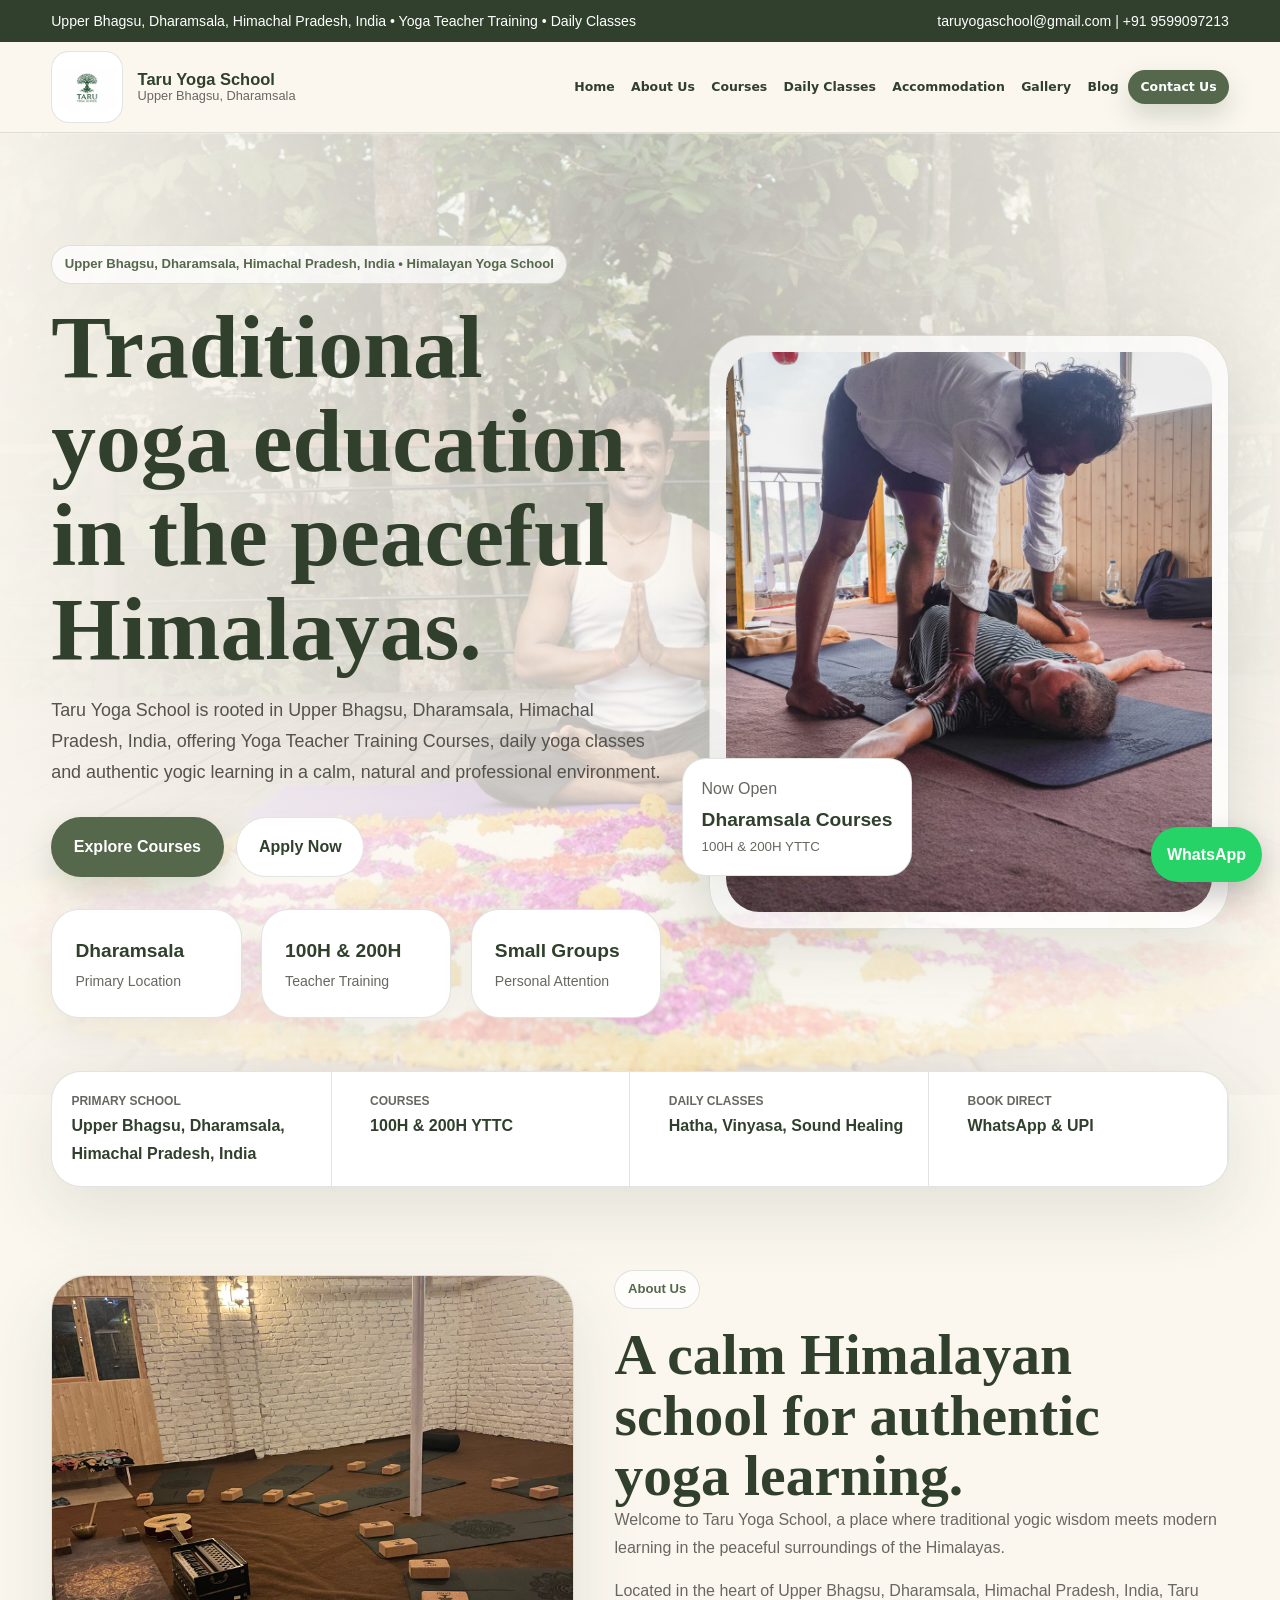
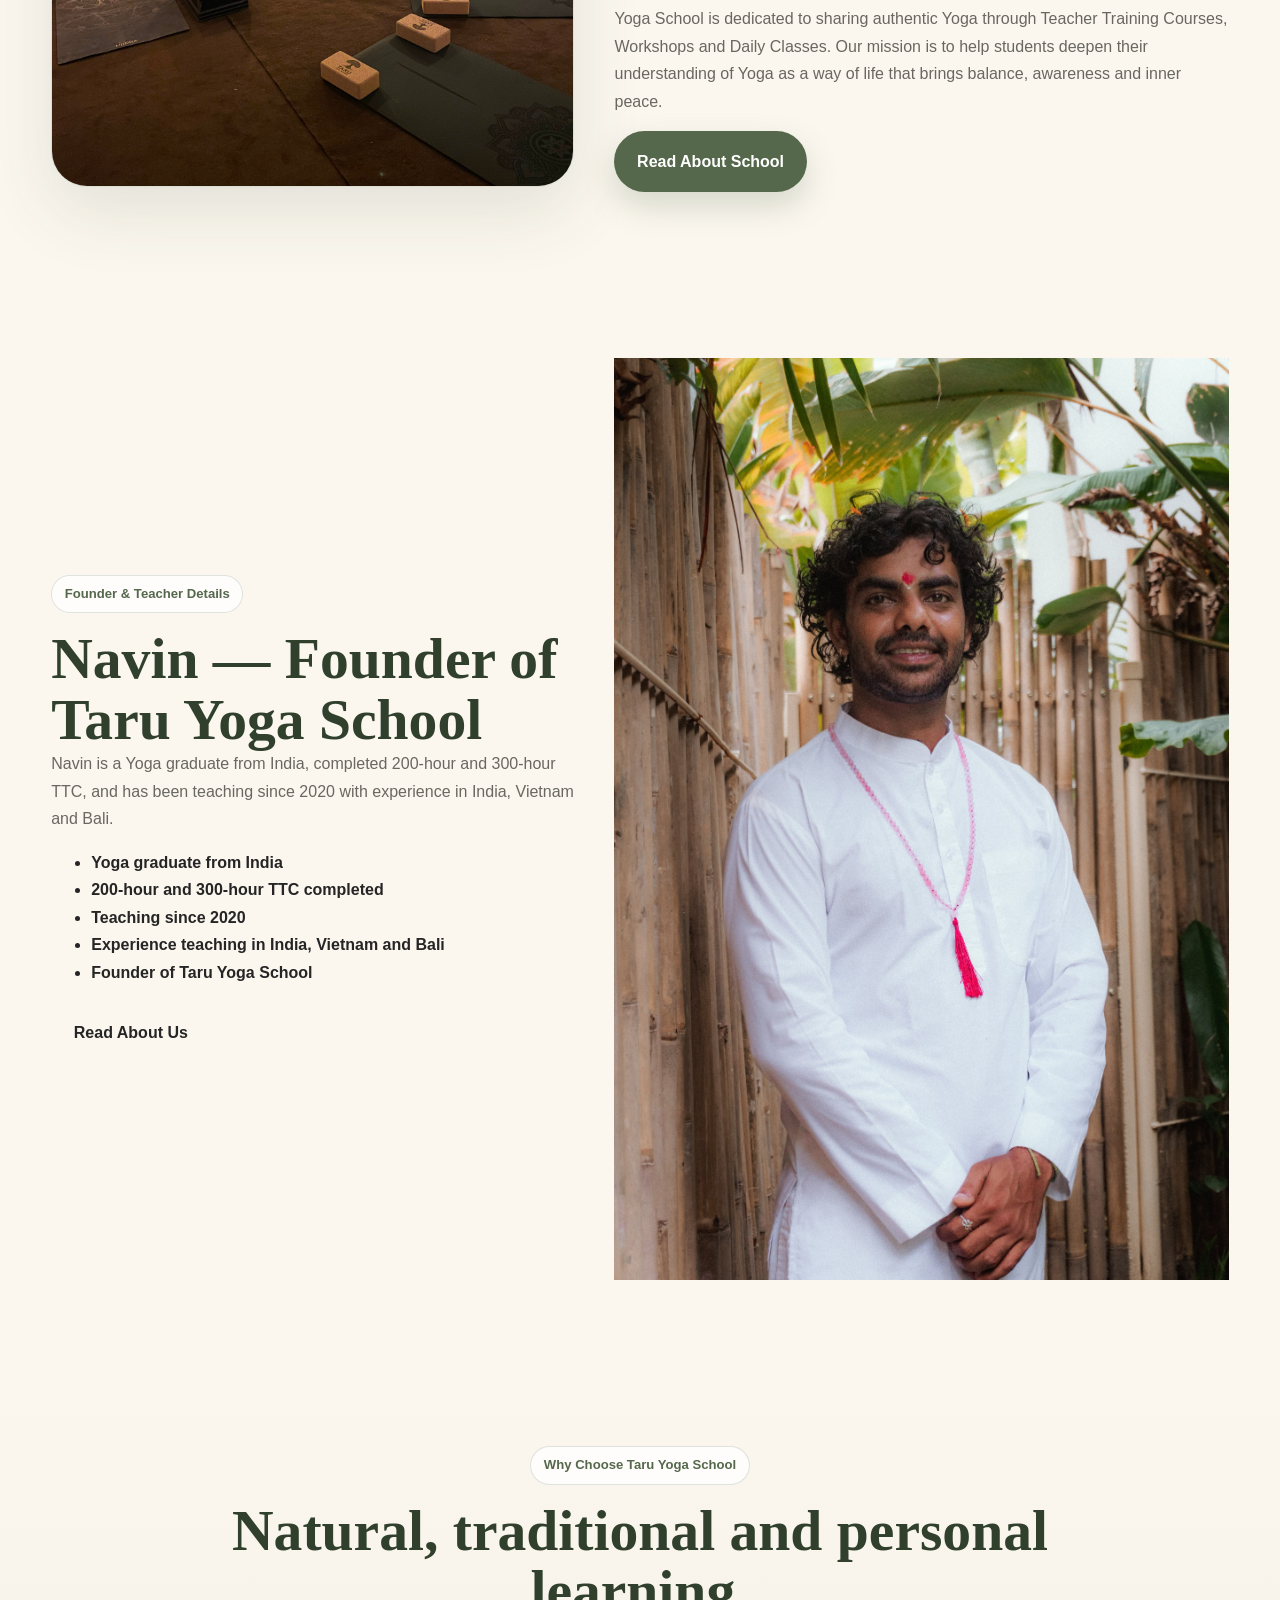
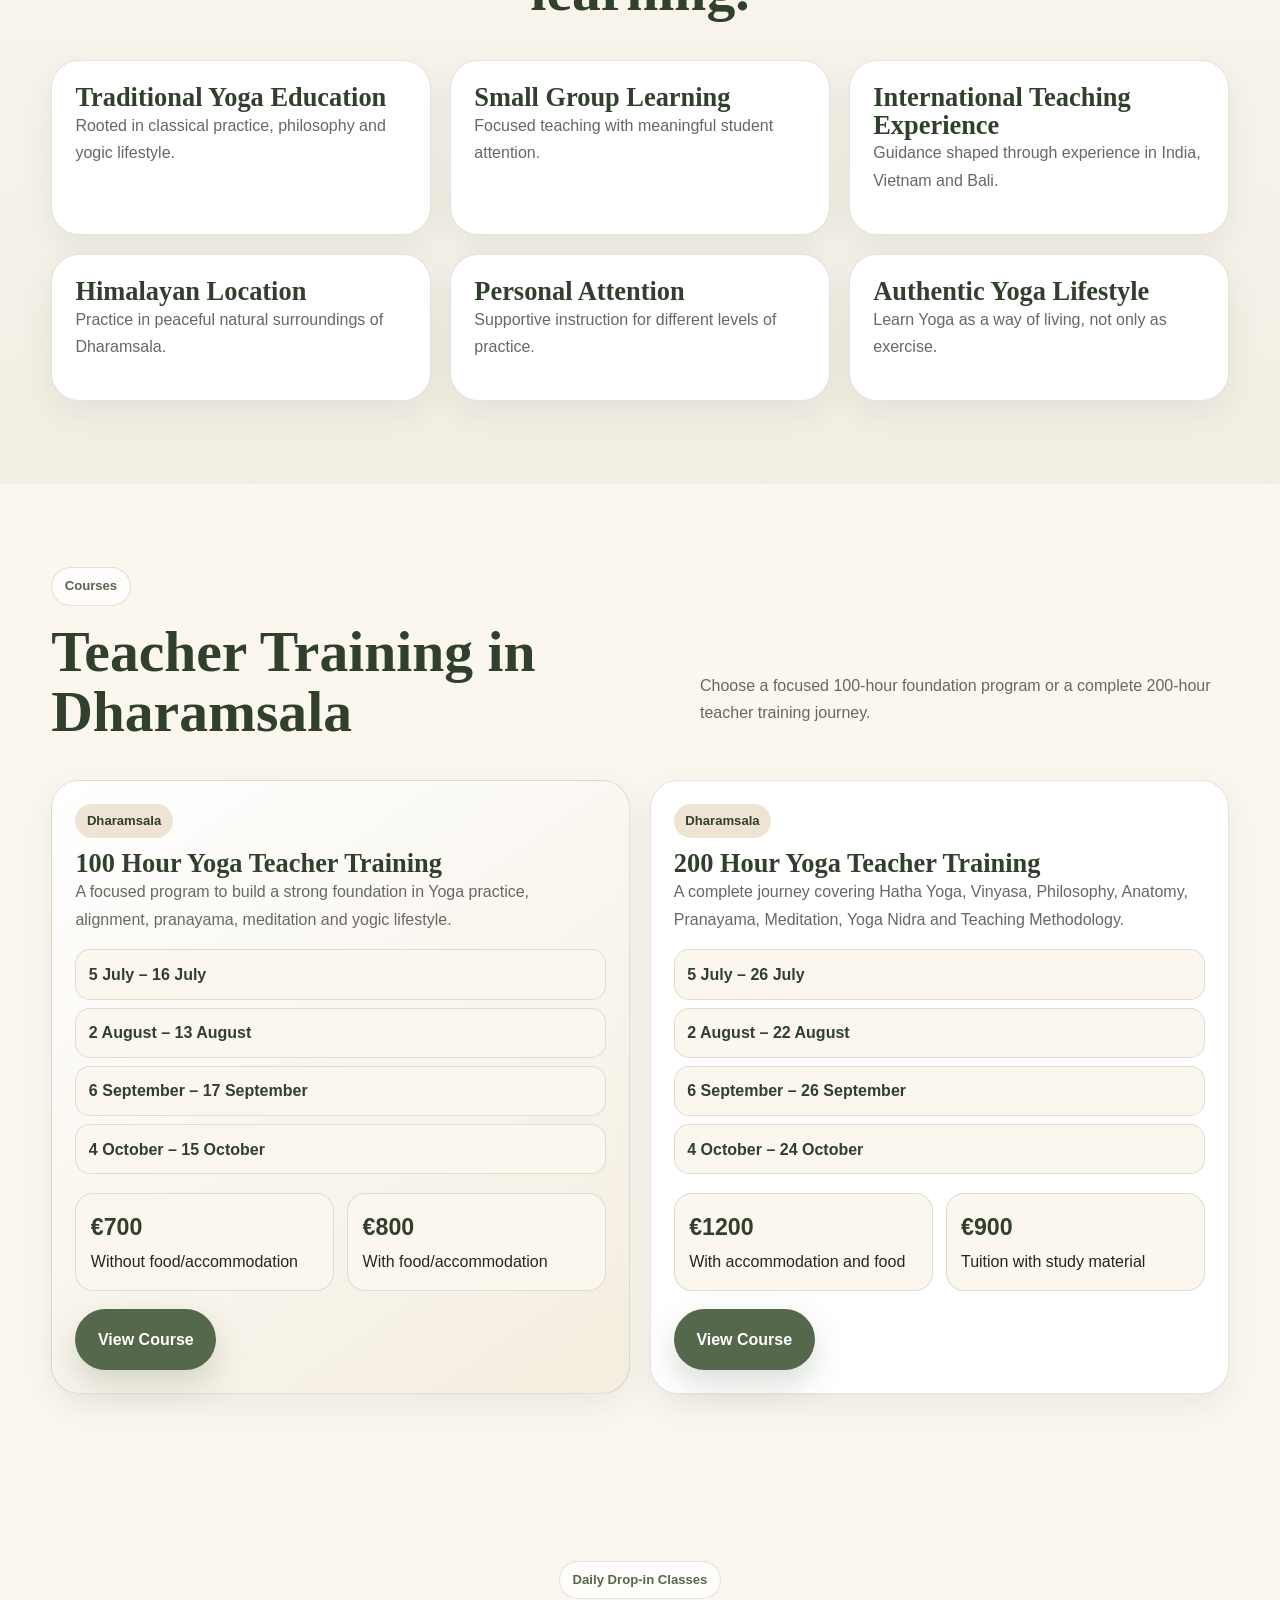
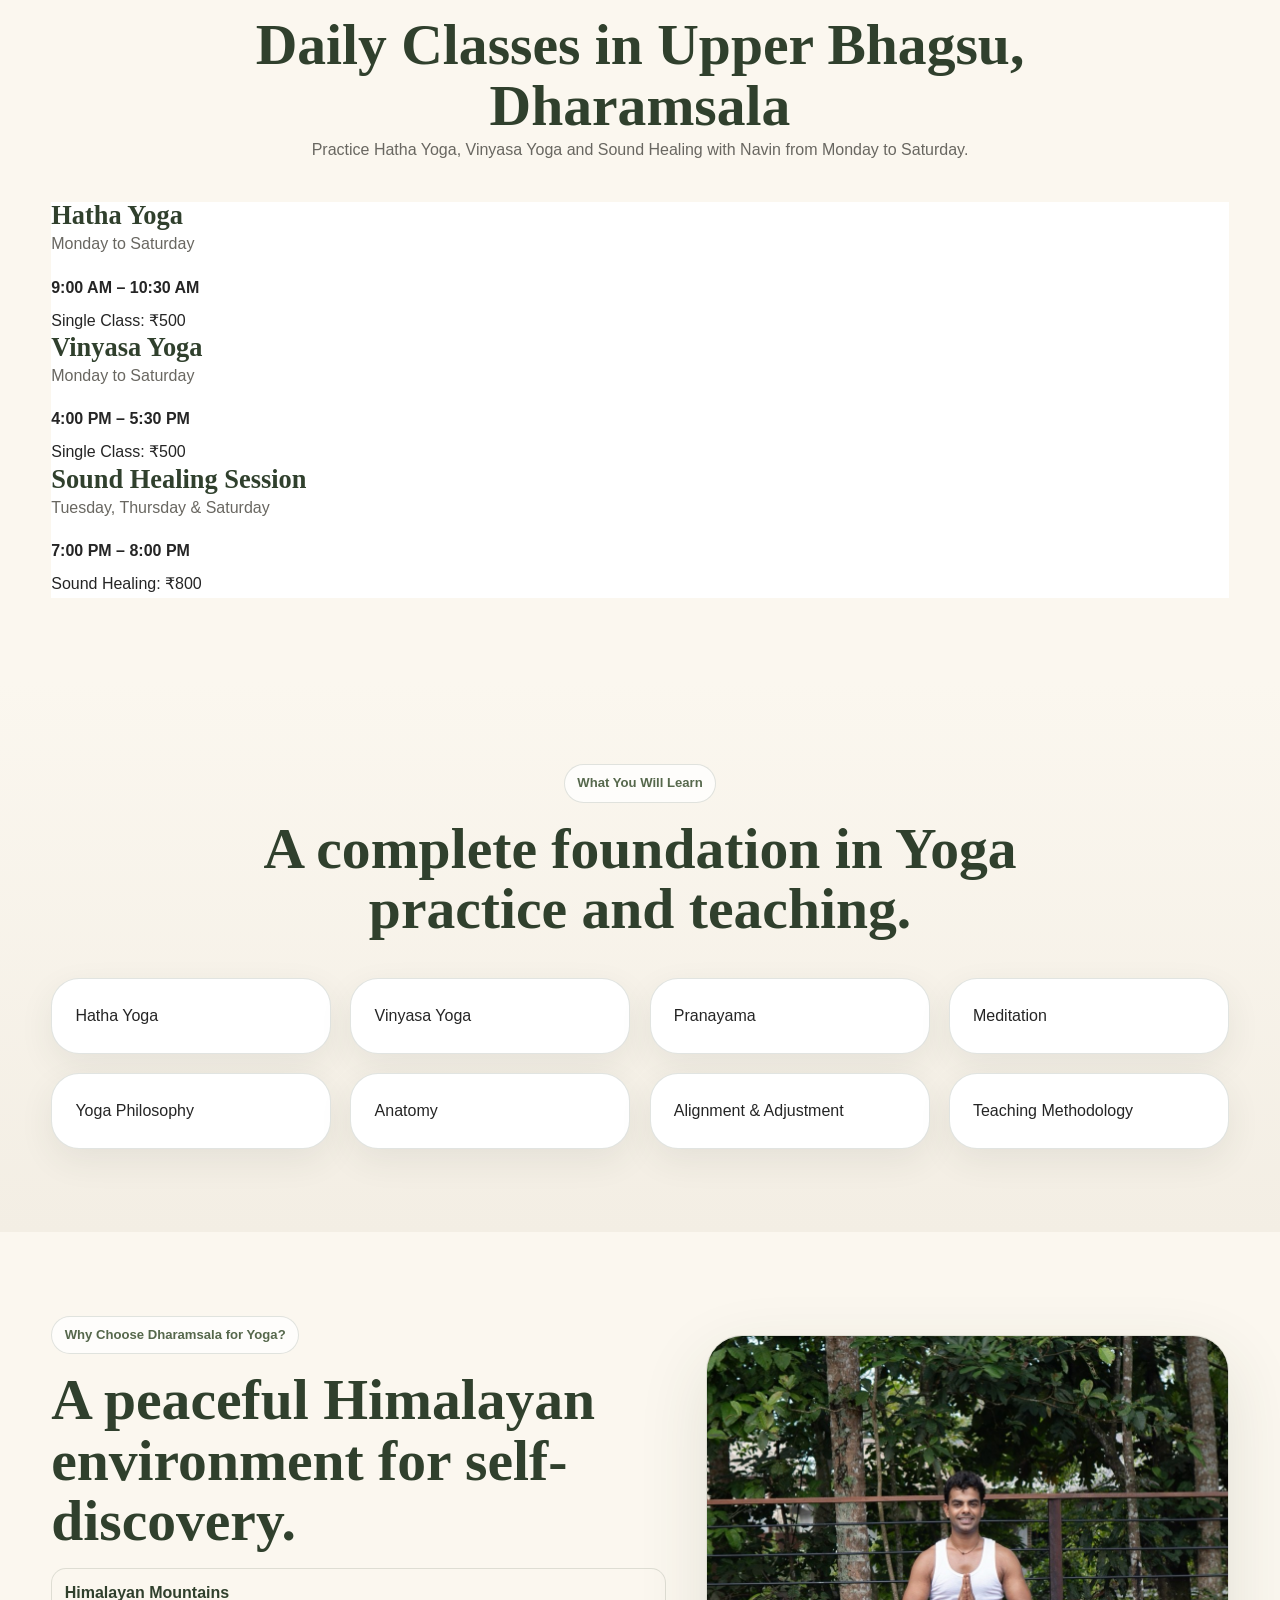
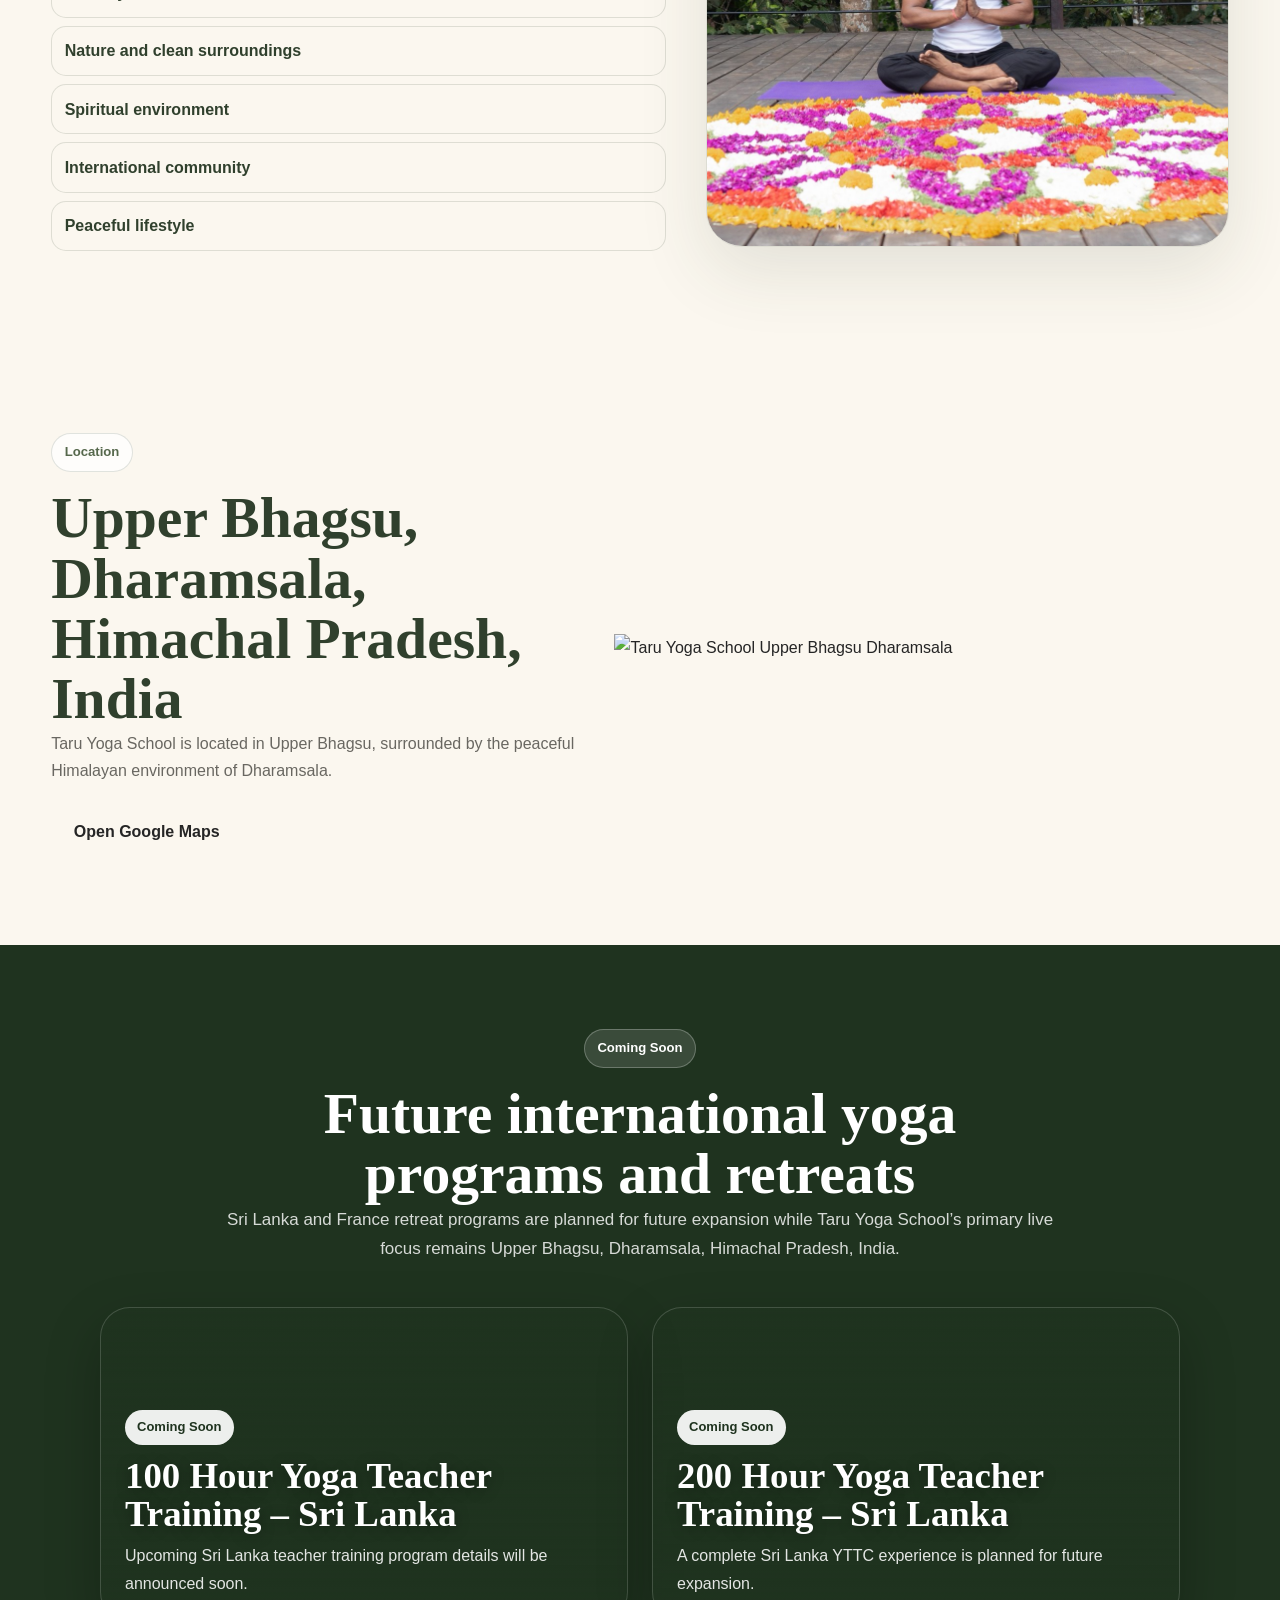
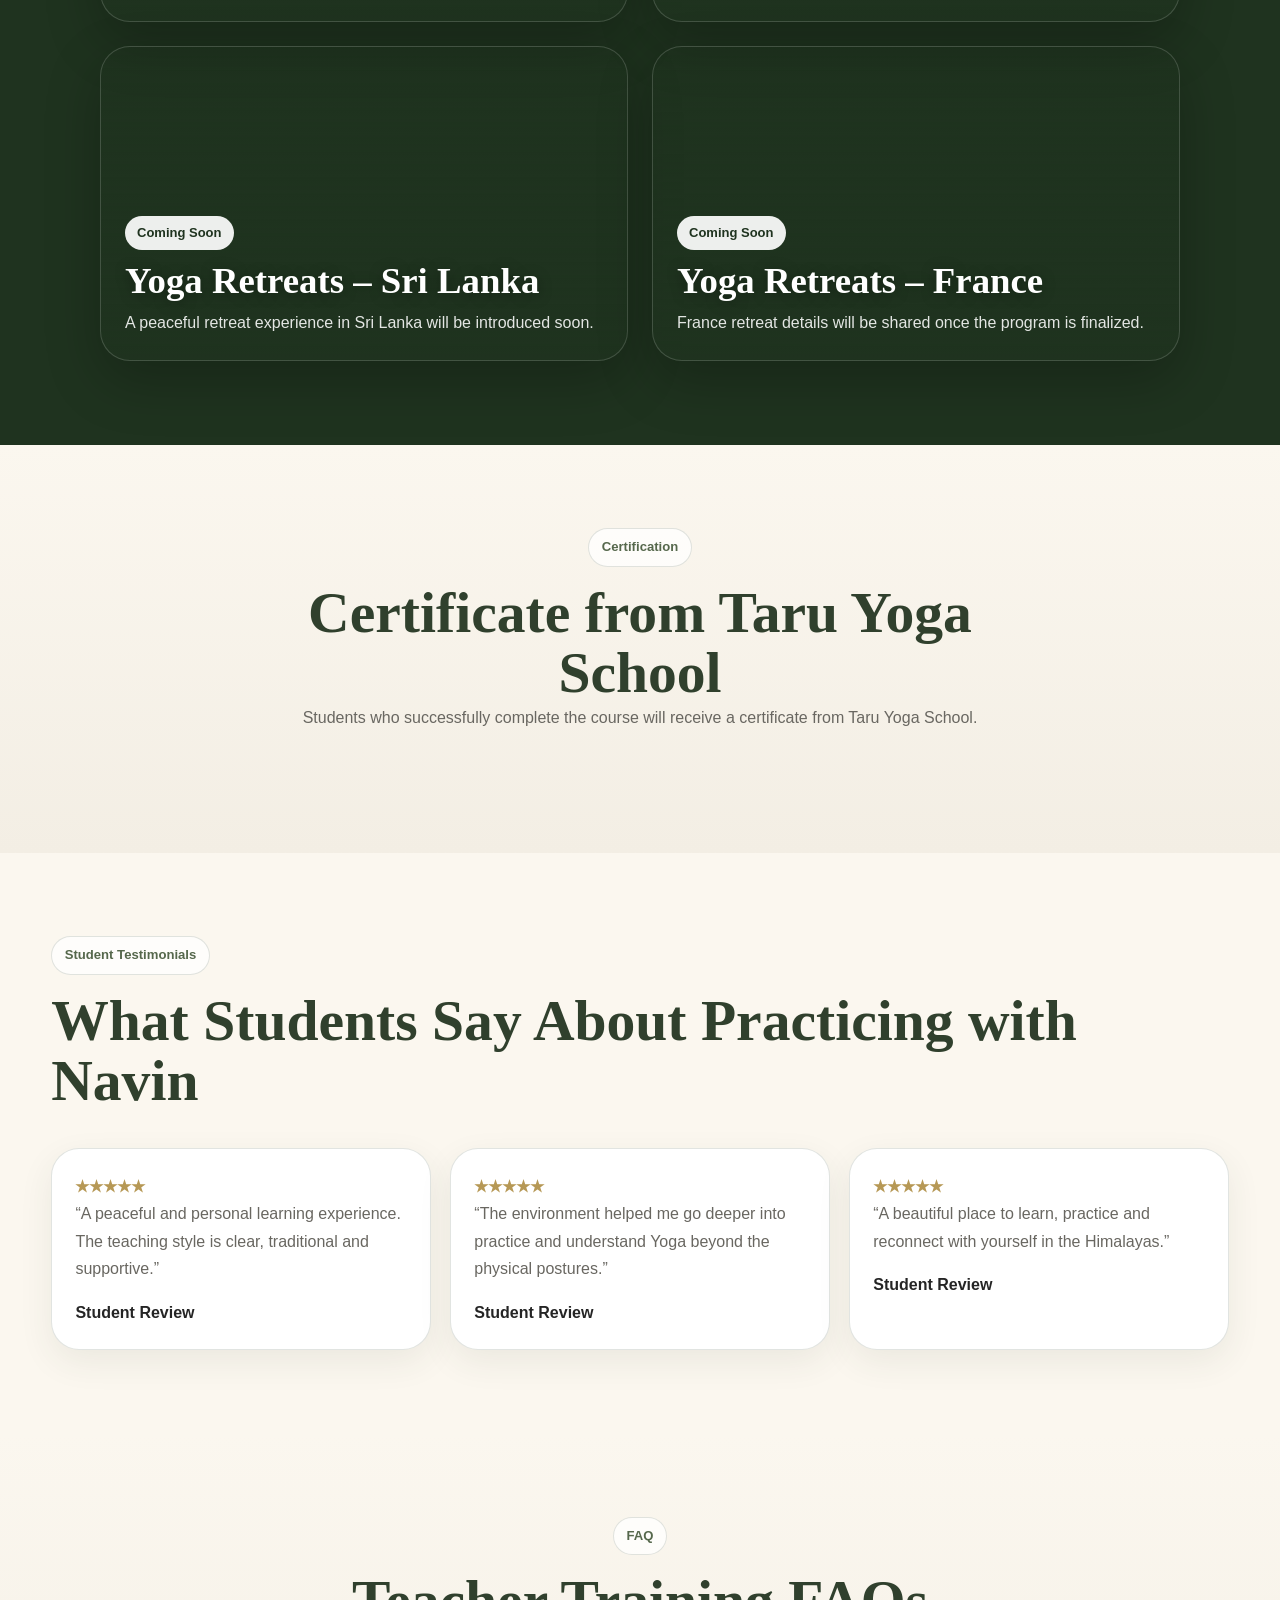
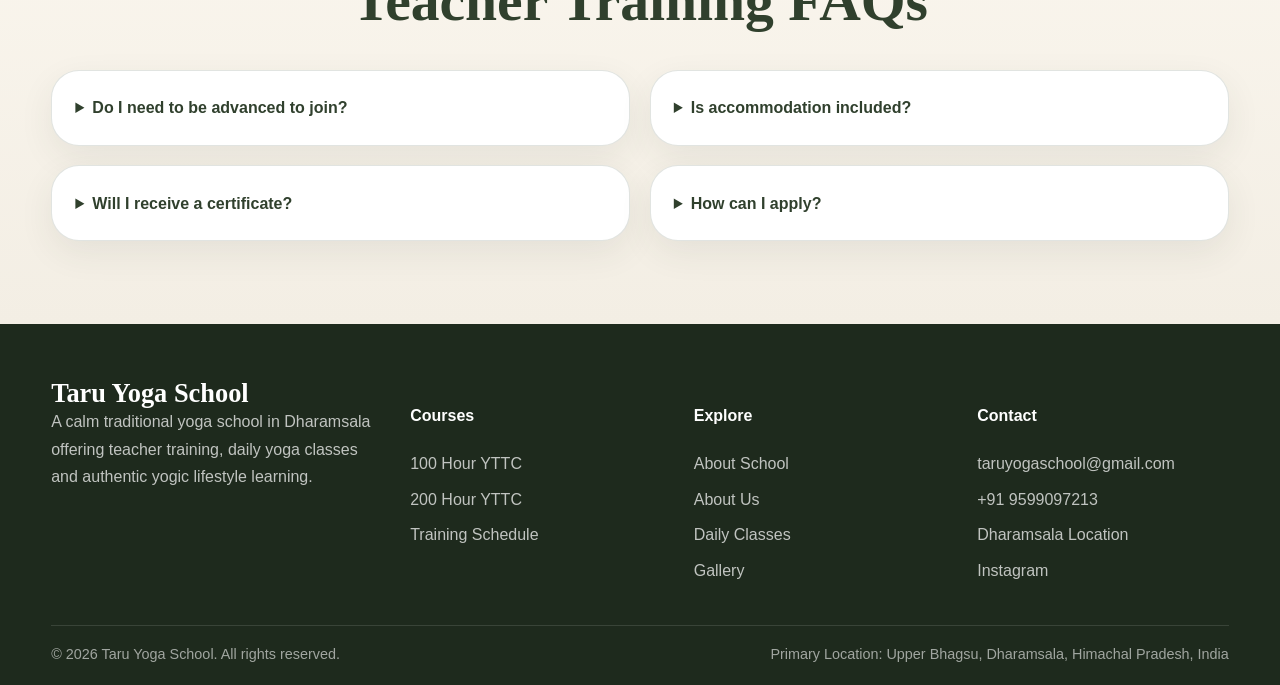
==== index.html @ 89c254bb "first commit" ====
<!DOCTYPE html><html lang='en'><head><meta charset='UTF-8'><meta name='viewport' content='width=device-width,initial-scale=1.0'><title>Taru Yoga School Dharamsala | Yoga Teacher Training</title><meta name='description' content='Taru Yoga School in Upper Bhagsu, Dharamsala, Himachal Pradesh, India offering 100 Hour and 200 Hour Yoga Teacher Training, daily yoga classes and accommodation.'><meta name='keywords' content='Taru Yoga School, Dharamsala Yoga School, Yoga Teacher Training Dharamsala, 100 Hour YTTC Dharamsala, 200 Hour YTTC Dharamsala, Daily Classes Dharamsala'><meta property='og:title' content='Taru Yoga School Dharamsala | Yoga Teacher Training'><meta property='og:description' content='Taru Yoga School in Upper Bhagsu, Dharamsala, Himachal Pradesh, India offering 100 Hour and 200 Hour Yoga Teacher Training, daily yoga classes and accommodation.'><meta property='og:type' content='website'><meta property='og:url' content='https://taruyoga.com'><meta name='theme-color' content='#8a9b7b'><link rel='stylesheet' href="assets/css/style.css?v=final-v2"><meta name="keywords" content="Yoga Teacher Training Dharamsala, Yoga School Dharamsala, 200 Hour Yoga Teacher Training India, Hatha Yoga Dharamsala, Daily Yoga Classes Dharamsala, Upper Bhagsu Yoga School, Taru Yoga School">
</head><body>


<div class="notice">
  <div class="container notice-inner">
    <span>Upper Bhagsu, Dharamsala, Himachal Pradesh, India • Yoga Teacher Training • Daily Classes</span>
    <span><a href="mailto:taruyogaschool@gmail.com">taruyogaschool@gmail.com</a> | <a href="tel:+919599097213">+91 9599097213</a></span>
  </div>
</div>

<header class="header final-header">
  <div class="container nav final-nav">
    <a class="logo final-logo" href="index.html" aria-label="Taru Yoga School Home">
      <img src="assets/images/logo.jpg" alt="Taru Yoga School logo">
      <span><strong>Taru Yoga School</strong><small>Upper Bhagsu, Dharamsala</small></span>
    </a>

    <button class="menu-toggle" id="menuToggle" aria-label="Open menu">☰ Menu</button>

    <nav class="nav-links final-nav-links" id="navLinks" aria-label="Main navigation">
      <a href="index.html">Home</a>
      <a href="about.html">About Us</a>
      <a href="courses.html">Courses</a>
      <a href="classes.html">Daily Classes</a>
      <a href="accommodation.html">Accommodation</a>
      <a href="gallery.html">Gallery</a>
      <a href="blog.html">Blog</a>
      <a class="nav-cta final-book-btn" href="contact.html">Contact Us</a>
    </nav>
  </div>
</header>


<main><section class="hero"><div class="container hero-grid"><div><p class="kicker">Upper Bhagsu, Dharamsala, Himachal Pradesh, India • Himalayan Yoga School</p><h1>Traditional yoga education in the peaceful Himalayas.</h1><p class="hero-text">Taru Yoga School is rooted in Upper Bhagsu, Dharamsala, Himachal Pradesh, India, offering Yoga Teacher Training Courses, daily yoga classes and authentic yogic learning in a calm, natural and professional environment.</p><div class="actions"><a class="btn primary" href="courses.html">Explore Courses</a><a class="btn secondary" href="book.html">Apply Now</a></div><div class="stats"><div><strong>Dharamsala</strong><span>Primary Location</span></div><div><strong>100H & 200H</strong><span>Teacher Training</span></div><div><strong>Small Groups</strong><span>Personal Attention</span></div></div></div><div class="media"><img src="assets/images/WhatsApp Image 2026-06-16 at 16.13.20.jpeg" alt="Taru Yoga School Dharamsala"><div class="badge"><span>Now Open</span><strong>Dharamsala Courses</strong><small>100H & 200H YTTC</small></div></div></div></section><section class="quick"><div class="container quick-grid"><div><span>Primary School</span><strong>Upper Bhagsu, Dharamsala, Himachal Pradesh, India</strong></div><div><span>Courses</span><strong>100H & 200H YTTC</strong></div><div><span>Daily Classes</span><strong>Hatha, Vinyasa, Sound Healing</strong></div><div><span>Book Direct</span><strong>WhatsApp & UPI</strong></div></div></section><section class="section"><div class="container split"><div class="frame"><img src="assets/images/WhatsApp Image 2026-06-16 at 16.13.21.jpeg" alt="Yoga learning"></div><div><p class="kicker">About Us</p><h2>A calm Himalayan school for authentic yoga learning.</h2><p>Welcome to Taru Yoga School, a place where traditional yogic wisdom meets modern learning in the peaceful surroundings of the Himalayas.</p><p>Located in the heart of Upper Bhagsu, Dharamsala, Himachal Pradesh, India, Taru Yoga School is dedicated to sharing authentic Yoga through Teacher Training Courses, Workshops and Daily Classes. Our mission is to help students deepen their understanding of Yoga as a way of life that brings balance, awareness and inner peace.</p><a class="btn primary" href="about.html">Read About School</a></div></div></section>
<section class="section founder-short-section">
  <div class="container split reverse">
    <div>
      <p class="kicker">Founder & Teacher Details</p>
      <h2>Navin — Founder of Taru Yoga School</h2>
      <p>Navin is a Yoga graduate from India, completed 200-hour and 300-hour TTC, and has been teaching since 2020 with experience in India, Vietnam and Bali.</p>
      <ul class="clean-list founder-list">
        <li>Yoga graduate from India</li>
        <li>200-hour and 300-hour TTC completed</li>
        <li>Teaching since 2020</li>
        <li>Experience teaching in India, Vietnam and Bali</li>
        <li>Founder of Taru Yoga School</li>
      </ul>
      <a class="btn btn-primary" href="about.html">Read About Us</a>
    </div>
    <div class="image-frame"><img src="assets/images/WhatsApp Image 2026-06-15 at 13.47.32.jpeg" alt="Navin Founder of Taru Yoga School"></div>
  </div>
</section>
<section class="section soft"><div class="container center"><p class="kicker">Why Choose Taru Yoga School</p><h2>Natural, traditional and personal learning.</h2></div><div class="container grid3"><div class="card"><h3>Traditional Yoga Education</h3><p>Rooted in classical practice, philosophy and yogic lifestyle.</p></div><div class="card"><h3>Small Group Learning</h3><p>Focused teaching with meaningful student attention.</p></div><div class="card"><h3>International Teaching Experience</h3><p>Guidance shaped through experience in India, Vietnam and Bali.</p></div><div class="card"><h3>Himalayan Location</h3><p>Practice in peaceful natural surroundings of Dharamsala.</p></div><div class="card"><h3>Personal Attention</h3><p>Supportive instruction for different levels of practice.</p></div><div class="card"><h3>Authentic Yoga Lifestyle</h3><p>Learn Yoga as a way of living, not only as exercise.</p></div></div></section><section class="section"><div class="container head"><div><p class="kicker">Courses</p><h2>Teacher Training in Dharamsala</h2></div><p>Choose a focused 100-hour foundation program or a complete 200-hour teacher training journey.</p></div><div class="container grid2"><article class="course featured"><span class="loc">Dharamsala</span><h3>100 Hour Yoga Teacher Training</h3><p>A focused program to build a strong foundation in Yoga practice, alignment, pranayama, meditation and yogic lifestyle.</p><ul class="dates"><li>5 July – 16 July</li><li>2 August – 13 August</li><li>6 September – 17 September</li><li>4 October – 15 October</li></ul><div class="price"><div><strong>€700</strong><span>Without food/accommodation</span></div><div><strong>€800</strong><span>With food/accommodation</span></div></div><a class="btn primary" href="courses.html#course-100">View Course</a></article><article class="course"><span class="loc">Dharamsala</span><h3>200 Hour Yoga Teacher Training</h3><p>A complete journey covering Hatha Yoga, Vinyasa, Philosophy, Anatomy, Pranayama, Meditation, Yoga Nidra and Teaching Methodology.</p><ul class="dates"><li>5 July – 26 July</li><li>2 August – 22 August</li><li>6 September – 26 September</li><li>4 October – 24 October</li></ul><div class="price"><div><strong>€1200</strong><span>With accommodation and food</span></div><div><strong>€900</strong><span>Tuition with study material</span></div></div><a class="btn primary" href="courses.html#course-200">View Course</a></article></div></section>
<section class="section section-soft home-daily-classes">
  <div class="container">
    <div class="center">
      <p class="kicker">Daily Drop-in Classes</p>
      <h2>Daily Classes in Upper Bhagsu, Dharamsala</h2>
      <p>Practice Hatha Yoga, Vinyasa Yoga and Sound Healing with Navin from Monday to Saturday.</p>
    </div>
    <div class="grid-3">
      <div class="class-card daily-home-card">
        <h3>Hatha Yoga</h3>
        <p>Monday to Saturday</p>
        <strong>9:00 AM – 10:30 AM</strong>
        <span>Single Class: ₹500</span>
      </div>
      <div class="class-card daily-home-card">
        <h3>Vinyasa Yoga</h3>
        <p>Monday to Saturday</p>
        <strong>4:00 PM – 5:30 PM</strong>
        <span>Single Class: ₹500</span>
      </div>
      <div class="class-card daily-home-card">
        <h3>Sound Healing Session</h3>
        <p>Tuesday, Thursday & Saturday</p>
        <strong>7:00 PM – 8:00 PM</strong>
        <span>Sound Healing: ₹800</span>
      </div>
    </div>
  </div>
</section>
<section class="section soft"><div class="container center"><p class="kicker">What You Will Learn</p><h2>A complete foundation in Yoga practice and teaching.</h2></div><div class="container grid4"><div class="card">Hatha Yoga</div><div class="card">Vinyasa Yoga</div><div class="card">Pranayama</div><div class="card">Meditation</div><div class="card">Yoga Philosophy</div><div class="card">Anatomy</div><div class="card">Alignment & Adjustment</div><div class="card">Teaching Methodology</div></div></section><section class="section"><div class="container split rev"><div><p class="kicker">Why Choose Dharamsala for Yoga?</p><h2>A peaceful Himalayan environment for self-discovery.</h2><ul class="clean"><li>Himalayan Mountains</li><li>Nature and clean surroundings</li><li>Spiritual environment</li><li>International community</li><li>Peaceful lifestyle</li></ul></div><div class="frame"><img src="assets/images/dharamsala1.jpg" alt="Dharamsala yoga"></div></div></section>


<section class="section location-highlight">
  <div class="container split">
    <div>
      <p class="kicker">Location</p>
      <h2>Upper Bhagsu, Dharamsala, Himachal Pradesh, India</h2>
      <p>Taru Yoga School is located in Upper Bhagsu, surrounded by the peaceful Himalayan environment of Dharamsala.</p>
      <a class="btn btn-primary" href="https://maps.app.goo.gl/rHHAJFmL2LprgKFm6" target="_blank" rel="noopener">Open Google Maps</a>
    </div>
    <div class="image-frame"><img src="assets/images/school-space-practice.jpg" alt="Taru Yoga School Upper Bhagsu Dharamsala"></div>
  </div>
</section>
<section class="section coming-soon-section" style="background:#1f331f; color:#ffffff; padding:84px 0;">
  <div class="container">
    <div class="center" style="text-align:center; max-width:860px; margin:0 auto 44px;">
      <p class="kicker" style="background:rgba(255,255,255,0.12); color:#ffffff; border:1px solid rgba(255,255,255,0.25);">Coming Soon</p>
      <h2 style="color:#ffffff;">Future international yoga programs and retreats</h2>
      <p style="color:rgba(255,255,255,0.82); font-size:17px;">
        Sri Lanka and France retreat programs are planned for future expansion while Taru Yoga School’s primary live focus remains Upper Bhagsu, Dharamsala, Himachal Pradesh, India.
      </p>
    </div>
    <div class="coming-picture-grid">
      <div class="coming-picture-card" style="background-image:linear-gradient(180deg,rgba(31,51,31,0.05),rgba(31,51,31,0.78)), url('assets/images/yoga-partner-beach.jpg');">
        <div><span>Coming Soon</span><h3>100 Hour Yoga Teacher Training – Sri Lanka</h3><p>Upcoming Sri Lanka teacher training program details will be announced soon.</p></div>
      </div>
      <div class="coming-picture-card" style="background-image:linear-gradient(180deg,rgba(31,51,31,0.05),rgba(31,51,31,0.78)), url('assets/images/yoga-partner-beach.jpg');">
        <div><span>Coming Soon</span><h3>200 Hour Yoga Teacher Training – Sri Lanka</h3><p>A complete Sri Lanka YTTC experience is planned for future expansion.</p></div>
      </div>
      <div class="coming-picture-card" style="background-image:linear-gradient(180deg,rgba(31,51,31,0.05),rgba(31,51,31,0.78)), url('assets/images/handstand-beach.jpg');">
        <div><span>Coming Soon</span><h3>Yoga Retreats – Sri Lanka</h3><p>A peaceful retreat experience in Sri Lanka will be introduced soon.</p></div>
      </div>
      <div class="coming-picture-card" style="background-image:linear-gradient(180deg,rgba(31,51,31,0.05),rgba(31,51,31,0.78)), url('assets/images/hatha-yoga-practice.jpg');">
        <div><span>Coming Soon</span><h3>Yoga Retreats – France</h3><p>France retreat details will be shared once the program is finalized.</p></div>
      </div>
    </div>
  </div>
</section>

<section class="section soft"><div class="container center"><p class="kicker">Certification</p><h2>Certificate from Taru Yoga School</h2><p>Students who successfully complete the course will receive a certificate from Taru Yoga School.</p></div></section><section class="section"><div class="container head"><div><p class="kicker">Student Testimonials</p><h2>What Students Say About Practicing with Navin</h2></div></div><div class="container grid3"><div class="review"><div class="stars">★★★★★</div><p>“A peaceful and personal learning experience. The teaching style is clear, traditional and supportive.”</p><strong>Student Review</strong></div><div class="review"><div class="stars">★★★★★</div><p>“The environment helped me go deeper into practice and understand Yoga beyond the physical postures.”</p><strong>Student Review</strong></div><div class="review"><div class="stars">★★★★★</div><p>“A beautiful place to learn, practice and reconnect with yourself in the Himalayas.”</p><strong>Student Review</strong></div></div></section><section class="section soft"><div class="container center"><p class="kicker">FAQ</p><h2>Teacher Training FAQs</h2></div><div class="container grid2"><details class="faq"><summary>Do I need to be advanced to join?</summary><p>No. Students with sincere interest and regular practice can join.</p></details><details class="faq"><summary>Is accommodation included?</summary><p>Both without-accommodation and with-accommodation options are available depending on course.</p></details><details class="faq"><summary>Will I receive a certificate?</summary><p>Yes. Students who successfully complete the course will receive a certificate from Taru Yoga School.</p></details><details class="faq"><summary>How can I apply?</summary><p>You can apply through the Apply Now form or WhatsApp.</p></details></div></section></main><a class="whatsapp" href="https://wa.me/919599097213" target="_blank">WhatsApp</a><footer class="footer"><div class="container footer-grid"><div><h3>Taru Yoga School</h3><p>A calm traditional yoga school in Dharamsala offering teacher training, daily yoga classes and authentic yogic lifestyle learning.</p></div><div><h4>Courses</h4><a href="courses.html#course-100">100 Hour YTTC</a><a href="courses.html#course-200">200 Hour YTTC</a><a href="courses.html#schedule">Training Schedule</a></div><div><h4>Explore</h4><a href="about.html">About School</a><a href="navin.html">About Us</a><a href="classes.html">Daily Classes</a><a href="gallery.html">Gallery</a></div><div><h4>Contact</h4><a href="mailto:taruyogaschool@gmail.com">taruyogaschool@gmail.com</a><a href="tel:+919599097213">+91 9599097213</a><a href="https://maps.app.goo.gl/rHHAJFmL2LprgKFm6" target="_blank">Dharamsala Location</a><a href="https://www.instagram.com/" target="_blank">Instagram</a></div></div><div class="container" style="margin-top:1.4rem; font-size:.86rem; color:rgba(255,255,255,.68);">
</div>
  <div class="container footer-bottom"><span>© 2026 Taru Yoga School. All rights reserved.</span><span>Primary Location: Upper Bhagsu, Dharamsala, Himachal Pradesh, India</span></div></footer><script src="assets/js/script.js"></script></body></html>
---- assets/css/style.css ----
:root{--bg:#fbf7ef;--soft:#f3eee4;--card:#fff;--sage:#8a9b7b;--sage2:#56684c;--deep:#30402d;--sand:#efe4d4;--txt:#252525;--mut:#696761;--line:rgba(48,64,45,.14);--shadow:0 24px 70px rgba(48,64,45,.12);--r:28px}
*{box-sizing:border-box}html{scroll-behavior:smooth}body{margin:0;font-family:Poppins,sans-serif;background:var(--bg);color:var(--txt);line-height:1.72}img{max-width:100%;display:block}a{text-decoration:none;color:inherit}h1,h2,h3{font-family:'Cormorant Garamond',serif;color:var(--deep);line-height:1.05;margin:0}h1{font-size:clamp(3rem,7vw,6.6rem)}h2{font-size:clamp(2.1rem,4.5vw,4rem)}h3{font-size:1.65rem}p{margin:0 0 1rem;color:var(--mut)}.container{width:min(1210px,92%);margin:auto}.notice{background:var(--deep);color:#fff;font-size:.88rem}.notice a{color:#fff}.notice .container{display:flex;justify-content:space-between;gap:1rem;flex-wrap:wrap;padding:.55rem 0}.header{position:sticky;top:0;z-index:50;background:rgba(251,247,239,.92);backdrop-filter:blur(18px);border-bottom:1px solid var(--line)}.nav{display:flex;align-items:center;justify-content:space-between;gap:1rem;padding:.9rem 0}.logo{display:flex;align-items:center;gap:.85rem}.logo img{width:64px;height:64px;object-fit:contain;background:#fff;border:1px solid var(--line);border-radius:16px;padding:5px}.logo strong{display:block;color:var(--deep);font-weight:800}.logo small{display:block;color:var(--mut);font-size:.75rem}.links{display:flex;gap:.18rem;align-items:center;font-size:.88rem}.links a,.drop button{border:0;background:transparent;padding:.7rem .58rem;border-radius:999px;font-weight:700;color:var(--deep);cursor:pointer}.links a:hover,.drop:hover button{background:#fff}.drop{position:relative}.submenu{display:none;position:absolute;top:110%;left:0;min-width:270px;background:#fff;border:1px solid var(--line);box-shadow:var(--shadow);border-radius:18px;padding:.55rem}.submenu a{display:block;border-radius:12px;padding:.7rem}.drop:hover .submenu{display:block}.cta{background:var(--sage2)!important;color:#fff!important}.toggle{display:none;border:1px solid var(--line);background:#fff;border-radius:14px;padding:.7rem .9rem;font-weight:800}.btn{display:inline-flex;align-items:center;justify-content:center;border-radius:999px;padding:.98rem 1.35rem;font-weight:800;border:1px solid transparent}.primary{background:var(--sage2);color:#fff;box-shadow:0 14px 32px rgba(86,104,76,.22)}.secondary{background:#fff;color:var(--deep);border-color:var(--line)}.actions{display:flex;gap:.8rem;flex-wrap:wrap}.hero{padding:7rem 0 4.8rem;background:linear-gradient(90deg,rgba(251,247,239,.98),rgba(251,247,239,.72),rgba(251,247,239,.96)),url('../images/dharamsala1.jpg') center/cover}.hero-grid{display:grid;grid-template-columns:1.08fr .92fr;gap:3rem;align-items:center}.kicker{display:inline-flex;background:rgba(255,255,255,.75);border:1px solid var(--line);color:var(--sage2);padding:.44rem .78rem;border-radius:999px;font-size:.82rem;font-weight:800;margin-bottom:1rem}.hero-text{font-size:1.12rem;max-width:720px;color:#55524c;margin:1.2rem 0 1.8rem}.media{position:relative;background:rgba(255,255,255,.74);border:1px solid var(--line);border-radius:42px;padding:1rem;box-shadow:var(--shadow)}.media img{height:560px;width:100%;object-fit:cover;border-radius:34px}.badge{position:absolute;left:-28px;bottom:52px;background:#fff;border:1px solid var(--line);border-radius:24px;padding:1rem 1.15rem;box-shadow:var(--shadow)}.badge span,.badge small{display:block;color:var(--mut)}.badge strong{display:block;color:var(--deep);font-size:1.2rem}.stats,.quick-grid,.grid3,.grid4,.grid2{display:grid;gap:1.2rem}.stats{grid-template-columns:repeat(3,1fr);margin-top:2rem}.stats div,.card,.course,.class,.review,.faq{background:#fff;border:1px solid var(--line);border-radius:var(--r);padding:1.45rem;box-shadow:0 12px 34px rgba(48,64,45,.08)}.stats strong{display:block;color:var(--deep);font-size:1.2rem}.stats span{font-size:.88rem;color:var(--mut)}.quick{margin-top:-1.5rem;position:relative;z-index:2}.quick-grid{grid-template-columns:repeat(4,1fr);background:#fff;border:1px solid var(--line);border-radius:30px;overflow:hidden;box-shadow:var(--shadow)}.quick-grid div{padding:1.2rem;border-right:1px solid var(--line)}.quick-grid span{display:block;text-transform:uppercase;font-size:.75rem;font-weight:800;color:var(--mut)}.quick-grid strong{color:var(--deep)}.section{padding:5.2rem 0}.soft{background:linear-gradient(180deg,var(--bg),var(--soft))}.dark{background:linear-gradient(135deg,var(--deep),#1e2a1d);color:#fff}.dark h1,.dark h2,.dark h3{color:#fff}.dark p{color:rgba(255,255,255,.78)}.dark .kicker{background:rgba(255,255,255,.12);color:#eee;border-color:rgba(255,255,255,.18)}.head{display:flex;justify-content:space-between;gap:2rem;align-items:end;margin-bottom:2.3rem}.head p{max-width:620px}.center{max-width:840px;text-align:center;margin:0 auto 2.4rem}.split{display:grid;grid-template-columns:.92fr 1.08fr;gap:2.5rem;align-items:center}.rev{grid-template-columns:1.08fr .92fr}.frame{border-radius:36px;overflow:hidden;border:1px solid var(--line);box-shadow:var(--shadow)}.frame img{width:100%;height:510px;object-fit:cover}.pills{display:flex;flex-wrap:wrap;gap:.65rem;margin-top:1.2rem}.pills span{background:var(--sand);color:var(--deep);border-radius:999px;padding:.52rem .78rem;font-size:.88rem;font-weight:700}.grid2{grid-template-columns:repeat(2,1fr)}.grid3{grid-template-columns:repeat(3,1fr)}.grid4{grid-template-columns:repeat(4,1fr)}.course.featured{background:linear-gradient(145deg,#fff,#f4eddf)}.loc{display:inline-flex;background:var(--sand);color:var(--deep);font-weight:800;border-radius:999px;padding:.35rem .72rem;font-size:.82rem;margin-bottom:.8rem}.dates,.clean{list-style:none;padding:0;margin:1rem 0}.dates li,.clean li{background:var(--bg);border:1px solid var(--line);border-radius:15px;padding:.65rem .78rem;margin-bottom:.5rem;color:var(--deep);font-weight:650}.price{display:grid;grid-template-columns:1fr 1fr;gap:.8rem;margin:1.15rem 0}.price div{background:var(--bg);border:1px solid var(--line);border-radius:18px;padding:.9rem}.price strong{display:block;color:var(--deep);font-size:1.45rem}.timeline{max-width:880px;margin:auto;display:grid;gap:.75rem}.timeline div{display:grid;grid-template-columns:190px 1fr;gap:1rem;background:#fff;border:1px solid var(--line);border-radius:18px;padding:1rem}.timeline time{color:var(--deep);font-weight:800}.gallery-block{margin-bottom:2.3rem}.gallery{display:grid;grid-template-columns:1.2fr .8fr .8fr;gap:1rem}.gallery img{width:100%;height:270px;object-fit:cover;border-radius:24px;box-shadow:0 12px 34px rgba(48,64,45,.08)}.gallery img:first-child{height:558px;grid-row:span 2}.booking{display:grid;grid-template-columns:.9fr 1.1fr;gap:2rem;align-items:start}.form,.upi{background:#fff;border:1px solid var(--line);border-radius:34px;padding:1.5rem;box-shadow:var(--shadow)}.form label{display:block;font-weight:700;color:var(--deep);margin-bottom:.35rem}.form input,.form select,.form textarea{width:100%;padding:1rem;border:1px solid var(--line);border-radius:16px;background:var(--bg);margin-bottom:1rem}.form textarea{min-height:130px}.upi{margin-top:1.4rem}.upi strong{display:block;font-size:1.55rem;color:var(--deep);word-break:break-word;margin:.35rem 0}.stars{color:#b69855;font-weight:800}.faq summary{font-weight:800;color:var(--deep);cursor:pointer}.footer{background:#1e2a1d;color:#fff;padding:3.5rem 0 1.2rem}.footer h3,.footer h4{color:#fff}.footer p,.footer a{color:rgba(255,255,255,.72)}.footer a{display:block;margin-bottom:.5rem}.footer-grid{display:grid;grid-template-columns:1.3fr 1fr 1fr 1fr;gap:2rem}.footer-bottom{border-top:1px solid rgba(255,255,255,.12);margin-top:2rem;padding-top:1rem;display:flex;justify-content:space-between;gap:1rem;flex-wrap:wrap;color:rgba(255,255,255,.58);font-size:.9rem}.whatsapp{position:fixed;right:18px;bottom:18px;z-index:90;background:#25d366;color:#fff;border-radius:999px;padding:.85rem 1rem;font-weight:800;box-shadow:0 12px 30px rgba(0,0,0,.22)}.note{background:#fff;border:1px dashed var(--sage);border-radius:20px;padding:1rem;color:var(--mut);font-size:.92rem}
@media(max-width:1100px){.toggle{display:inline-flex}.links{position:fixed;inset:88px 0 auto 0;background:#fff;border-bottom:1px solid var(--line);box-shadow:var(--shadow);display:none;flex-direction:column;align-items:stretch;padding:1rem;max-height:calc(100vh - 88px);overflow:auto}.links.open{display:flex}.links a,.drop button{width:100%;text-align:left;background:var(--bg);border-radius:14px}.submenu{position:static;display:block;box-shadow:none;min-width:auto}.hero-grid,.split,.rev,.booking{grid-template-columns:1fr}.head{display:block}.grid4,.grid3,.grid2{grid-template-columns:1fr 1fr}.quick-grid{grid-template-columns:1fr 1fr}.footer-grid{grid-template-columns:1fr 1fr}}
@media(max-width:700px){.notice .container{display:block}.logo small{display:none}.logo img{width:50px;height:50px}.hero{padding:4.8rem 0 3.2rem}.media img,.frame img{height:370px}.badge{position:static;margin-top:1rem}.stats,.quick-grid,.grid4,.grid3,.grid2,.footer-grid,.price{grid-template-columns:1fr}.quick-grid div{border-right:0;border-bottom:1px solid var(--line)}.timeline div{grid-template-columns:1fr}.gallery{grid-template-columns:1fr}.gallery img,.gallery img:first-child{height:280px;grid-row:auto}}


/* Header alignment refinement */
.header {
  min-height: 92px;
}

.nav {
  min-height: 92px;
  align-items: center;
}

.logo {
  gap: 0.9rem;
  flex: 0 0 auto;
  max-width: 310px;
}

.logo img {
  width: 62px;
  height: 62px;
  border-radius: 18px;
  object-fit: contain;
}

.logo strong {
  font-size: 1.18rem;
  line-height: 1.15;
  white-space: normal;
}

.logo small {
  font-size: 0.82rem;
  line-height: 1.2;
}

.nav-links {
  flex: 1;
  justify-content: flex-end;
  gap: 0.12rem;
}

.nav-links a,
.nav-drop button {
  padding: 0.62rem 0.58rem;
  line-height: 1.2;
  white-space: nowrap;
  font-size: 0.86rem;
}

.nav-cta {
  border-radius: 999px !important;
  padding: 0.76rem 1.05rem !important;
  min-width: auto;
  height: auto;
  display: inline-flex;
  align-items: center;
  justify-content: center;
}

.menu-toggle {
  display: none;
  border: 1px solid var(--line);
  background: #fff;
  border-radius: 14px;
  padding: 0.7rem 0.9rem;
  font-weight: 800;
  cursor: pointer;
  font-size: 1rem;
  color: var(--deep);
}

.menu-toggle:hover {
  background: var(--bg);
}

@media (min-width: 1101px) {
  .nav {
    display: grid;
    grid-template-columns: minmax(260px, 330px) 1fr;
    column-gap: 1.2rem;
  }

  .nav-links {
    justify-self: end;
  }
}

@media (max-width: 1180px) and (min-width: 1101px) {
  .logo {
    max-width: 260px;
  }

  .logo strong {
    font-size: 1.05rem;
  }

  .nav-links a,
  .nav-drop button {
    font-size: 0.8rem;
    padding: 0.55rem 0.42rem;
  }

  .nav-cta {
    padding: 0.68rem 0.82rem !important;
  }
}

@media (max-width: 700px) {
  .header {
    min-height: auto;
  }

  .nav {
    min-height: 72px;
  }

  .logo {
    max-width: 240px;
  }

  .logo strong {
    font-size: 1rem;
  }
}


/* Production ready refinements */
html {
  scroll-padding-top: 96px;
}

body {
  -webkit-font-smoothing: antialiased;
  text-rendering: optimizeLegibility;
}

.header {
  min-height: 82px;
}

.nav {
  min-height: 82px;
  padding: 0.65rem 0;
}

.logo {
  max-width: 300px;
  gap: 0.78rem;
}

.logo img {
  width: 58px;
  height: 58px;
  flex: 0 0 58px;
  object-fit: contain;
}

.logo strong {
  font-size: 1.12rem;
  line-height: 1.15;
}

.logo small {
  font-size: 0.78rem;
}

.nav-links {
  justify-content: flex-end;
  gap: 0.1rem;
}

.nav-links a,
.nav-drop button {
  font-size: 0.84rem;
  padding: 0.58rem 0.52rem;
  line-height: 1.2;
  white-space: nowrap;
}

.nav-cta {
  border-radius: 999px !important;
  padding: 0.75rem 1.05rem !important;
  min-width: auto !important;
  height: auto !important;
}

.coming-card {
  min-height: 150px;
  display: flex;
  flex-direction: column;
  justify-content: center;
}

.card,
.course-card,
.class-card,
.review-card,
.faq-item,
.form,
.upi-card {
  transition: transform 0.18s ease, box-shadow 0.18s ease;
}

.card:hover,
.course-card:hover,
.class-card:hover,
.review-card:hover {
  transform: translateY(-3px);
  box-shadow: 0 18px 48px rgba(48,64,45,.12);
}

img {
  image-rendering: auto;
}

@media (min-width: 1101px) {
  .nav {
    display: grid;
    grid-template-columns: minmax(255px, 315px) 1fr;
    column-gap: 1.25rem;
  }

  .nav-links {
    justify-self: end;
  }
}

@media (max-width: 1220px) and (min-width: 1101px) {
  .logo {
    max-width: 260px;
  }

  .logo strong {
    font-size: 1rem;
  }

  .nav-links a,
  .nav-drop button {
    font-size: 0.78rem;
    padding: 0.52rem 0.38rem;
  }

  .nav-cta {
    padding: 0.62rem 0.75rem !important;
  }
}

@media (max-width: 700px) {
  .nav {
    min-height: 72px;
  }

  .logo img {
    width: 48px;
    height: 48px;
    flex-basis: 48px;
  }

  .logo strong {
    font-size: 1rem;
  }
}


/* Fix Coming Soon cards visibility */
.section-dark .coming-card {
  background: rgba(255, 255, 255, 0.10) !important;
  border: 1px solid rgba(255, 255, 255, 0.22) !important;
  color: #ffffff !important;
  min-height: 155px;
  padding: 1.35rem;
  border-radius: 26px;
  box-shadow: none;
}

.section-dark .coming-card h3 {
  color: #ffffff !important;
  font-size: 1.35rem;
  line-height: 1.15;
  margin-bottom: 0.6rem;
}

.section-dark .coming-card p {
  color: rgba(255, 255, 255, 0.78) !important;
  margin: 0;
  font-weight: 600;
}

.section-dark .grid-2,
.section-dark .grid-3 {
  align-items: stretch;
}

@media (max-width: 700px) {
  .section-dark .coming-card {
    min-height: auto;
  }
}


/* Guaranteed visible Coming Soon section */
.coming-soon-section .coming-soon-card h3,
.coming-soon-section .coming-soon-card p,
.coming-soon-section .coming-soon-card span {
  opacity: 1 !important;
  visibility: visible !important;
}

@media (max-width: 760px) {
  .coming-soon-section .coming-soon-grid {
    grid-template-columns: 1fr !important;
  }

  .coming-soon-section .coming-soon-card h3 {
    font-size: 24px !important;
  }
}

.coming-picture-grid{display:grid!important;grid-template-columns:repeat(2,minmax(0,1fr))!important;gap:24px!important;max-width:1080px;margin:0 auto}
.coming-picture-card{min-height:315px!important;border-radius:30px!important;overflow:hidden;background-size:cover!important;background-position:center!important;display:flex!important;align-items:flex-end!important;padding:24px!important;box-shadow:0 20px 55px rgba(0,0,0,.24)!important;border:1px solid rgba(255,255,255,.16)!important}
.coming-picture-card span{display:inline-block!important;background:rgba(255,255,255,.92)!important;color:#1f331f!important;border-radius:999px!important;padding:6px 12px!important;font-size:13px!important;font-weight:800!important;margin-bottom:12px!important}
.coming-picture-card h3{color:#fff!important;font-size:clamp(1.7rem,3vw,2.3rem)!important;line-height:1.05!important;margin:0 0 8px!important;text-shadow:0 2px 14px rgba(0,0,0,.35)!important}
.coming-picture-card p{color:rgba(255,255,255,.88)!important;margin:0!important;max-width:520px!important}
@media(max-width:760px){.coming-picture-grid{grid-template-columns:1fr!important}.coming-picture-card{min-height:280px!important}}


/* Final production navigation cleanup */
.header {
  min-height: 86px !important;
}

.nav {
  min-height: 86px !important;
  padding: 0.7rem 0 !important;
}

.logo {
  max-width: 300px !important;
}

.logo img {
  width: 56px !important;
  height: 56px !important;
  flex: 0 0 56px !important;
}

.logo strong {
  font-size: 1.12rem !important;
  line-height: 1.12 !important;
}

.logo small {
  font-size: 0.78rem !important;
}

.nav-links {
  gap: 0.18rem !important;
  align-items: center !important;
}

.nav-links a,
.nav-drop button {
  font-family: Poppins, system-ui, sans-serif !important;
  font-size: 0.93rem !important;
  font-weight: 700 !important;
  line-height: 1 !important;
  padding: 0.72rem 0.75rem !important;
  border-radius: 999px !important;
}

.nav-cta {
  padding: 0.82rem 1.15rem !important;
  border-radius: 999px !important;
  min-width: auto !important;
  height: auto !important;
}

@media (min-width: 1101px) {
  .nav {
    grid-template-columns: minmax(255px, 315px) 1fr !important;
  }
}

@media (max-width: 1240px) and (min-width: 1101px) {
  .nav-links a,
  .nav-drop button {
    font-size: 0.84rem !important;
    padding: 0.62rem 0.5rem !important;
  }

  .logo strong {
    font-size: 1.02rem !important;
  }
}

@media (max-width: 700px) {
  .nav {
    min-height: 72px !important;
  }

  .logo img {
    width: 48px !important;
    height: 48px !important;
    flex-basis: 48px !important;
  }
}


/* ===== FINAL DELIVERY HEADER OVERRIDE ===== */
.final-header,
.header.final-header {
  min-height: 82px !important;
  background: rgba(251,247,239,.96) !important;
  border-bottom: 1px solid rgba(48,64,45,.14) !important;
}

.final-nav,
.nav.final-nav {
  min-height: 82px !important;
  padding: 0.62rem 0 !important;
  display: grid !important;
  grid-template-columns: minmax(250px, 315px) 1fr !important;
  align-items: center !important;
  column-gap: 1.2rem !important;
}

.final-logo,
.logo.final-logo {
  max-width: 315px !important;
  display: flex !important;
  align-items: center !important;
  gap: 0.78rem !important;
}

.final-logo img,
.logo.final-logo img {
  width: 56px !important;
  height: 56px !important;
  flex: 0 0 56px !important;
  object-fit: contain !important;
  border-radius: 16px !important;
}

.final-logo strong {
  font-size: 1.1rem !important;
  line-height: 1.1 !important;
  font-weight: 800 !important;
  color: #30402d !important;
}

.final-logo small {
  font-size: 0.78rem !important;
  line-height: 1.2 !important;
  color: #696761 !important;
}

.final-nav-links,
.nav-links.final-nav-links {
  display: flex !important;
  justify-content: flex-end !important;
  align-items: center !important;
  gap: 0.22rem !important;
  flex-wrap: nowrap !important;
}

.final-nav-links > a {
  font-family: Poppins, system-ui, sans-serif !important;
  font-size: 0.92rem !important;
  font-weight: 700 !important;
  line-height: 1 !important;
  white-space: nowrap !important;
  padding: 0.7rem 0.68rem !important;
  border-radius: 999px !important;
  color: #30402d !important;
  background: transparent !important;
}

.final-nav-links > a:hover {
  background: #fff !important;
}

.final-nav-links .final-book-btn,
.final-book-btn {
  background: #56684c !important;
  color: #fff !important;
  padding: 0.82rem 1.12rem !important;
  border-radius: 999px !important;
  min-width: auto !important;
  height: auto !important;
  box-shadow: 0 12px 26px rgba(86,104,76,.24) !important;
}

.nav-drop,
.nav-dropdown,
.submenu,
.dropdown-menu {
  display: none !important;
}

@media (max-width: 1220px) and (min-width: 1101px) {
  .final-nav,
  .nav.final-nav {
    grid-template-columns: minmax(225px, 270px) 1fr !important;
  }

  .final-logo strong {
    font-size: 1rem !important;
  }

  .final-nav-links > a {
    font-size: 0.82rem !important;
    padding: 0.62rem 0.48rem !important;
  }

  .final-nav-links .final-book-btn {
    padding: 0.68rem 0.8rem !important;
  }
}

@media (max-width: 1100px) {
  .menu-toggle {
    display: inline-flex !important;
    align-items: center;
    justify-content: center;
    order: 2;
    flex: 0 0 auto;
  }

  .final-nav,
  .nav.final-nav {
    display: flex !important;
    min-height: 72px !important;
  }

  .final-nav-links,
  .nav-links.final-nav-links {
    position: fixed !important;
    inset: 88px 0 auto 0 !important;
    background: #fff !important;
    border-bottom: 1px solid rgba(48,64,45,.14) !important;
    box-shadow: 0 24px 70px rgba(48,64,45,.12) !important;
    display: none !important;
    flex-direction: column !important;
    align-items: stretch !important;
    padding: 1rem !important;
  }

  .final-nav-links.open,
  .nav-links.final-nav-links.open {
    display: flex !important;
  }

  .final-nav-links > a {
    width: 100% !important;
    text-align: left !important;
    background: #fbf7ef !important;
    border-radius: 14px !important;
    margin-bottom: 0.35rem !important;
  }
}

@media (max-width: 700px) {
  .final-logo img {
    width: 48px !important;
    height: 48px !important;
    flex-basis: 48px !important;
  }
}


/* ===== FINAL V2 CLIENT DELIVERY ===== */
.final-header,
.header.final-header {
  min-height: 82px !important;
}

.final-nav,
.nav.final-nav {
  min-height: 82px !important;
  padding: 0.58rem 0 !important;
  display: grid !important;
  grid-template-columns: minmax(285px, 350px) 1fr !important;
  align-items: center !important;
  column-gap: 1rem !important;
}

.final-logo,
.logo.final-logo {
  max-width: 350px !important;
  display: flex !important;
  align-items: center !important;
  gap: 0.9rem !important;
}

.final-logo img,
.logo.final-logo img {
  width: 72px !important;
  height: 72px !important;
  flex: 0 0 72px !important;
  object-fit: contain !important;
  border-radius: 18px !important;
  background: #fff !important;
}

.final-logo strong {
  font-size: 1.16rem !important;
  line-height: 1.08 !important;
  font-weight: 800 !important;
  color: #30402d !important;
}

.final-logo small {
  font-size: 0.8rem !important;
  line-height: 1.15 !important;
}

.final-nav-links,
.nav-links.final-nav-links {
  display: flex !important;
  align-items: center !important;
  justify-content: flex-end !important;
  gap: 0.18rem !important;
  flex-wrap: nowrap !important;
}

.final-nav-links > a {
  font-family: Poppins, system-ui, sans-serif !important;
  font-size: 0.9rem !important;
  font-weight: 700 !important;
  line-height: 1 !important;
  white-space: nowrap !important;
  padding: 0.65rem 0.62rem !important;
  border-radius: 999px !important;
  color: #30402d !important;
}

.final-nav-links .final-book-btn,
.final-book-btn {
  background: #56684c !important;
  color: #fff !important;
  border-radius: 999px !important;
  padding: 0.78rem 1.05rem !important;
  min-width: auto !important;
  height: auto !important;
}

.nav-drop, .nav-dropdown, .submenu, .dropdown-menu {
  display: none !important;
}

.home-daily-classes .class-card,
.daily-home-card {
  background: #fff !important;
}

.daily-home-card strong,
.class-card strong {
  display: block !important;
  margin: 0.55rem 0 0.35rem !important;
}

.daily-home-card span,
.class-card span {
  display: block !important;
}

.founder-list li {
  font-weight: 700 !important;
}

.gallery-block {
  margin-bottom: 3rem !important;
}

.gallery-block h3 {
  font-size: 2rem !important;
  margin-bottom: 1rem !important;
}

@media (max-width: 1280px) and (min-width: 1101px) {
  .final-nav,
  .nav.final-nav {
    grid-template-columns: minmax(250px, 300px) 1fr !important;
  }
  .final-logo img {
    width: 62px !important;
    height: 62px !important;
    flex-basis: 62px !important;
  }
  .final-logo strong {
    font-size: 1.03rem !important;
  }
  .final-nav-links > a {
    font-size: 0.78rem !important;
    padding: 0.58rem 0.42rem !important;
  }
  .final-nav-links .final-book-btn {
    padding: 0.66rem 0.76rem !important;
  }
}

@media (max-width: 1100px) {
  .final-nav,
  .nav.final-nav {
    display: flex !important;
  }
  .final-nav-links,
  .nav-links.final-nav-links {
    position: fixed !important;
    inset: 88px 0 auto 0 !important;
    display: none !important;
    flex-direction: column !important;
    align-items: stretch !important;
    background: #fff !important;
    padding: 1rem !important;
  }
  .final-nav-links.open {
    display: flex !important;
  }
  .final-nav-links > a {
    width: 100% !important;
    text-align: left !important;
    background: #fbf7ef !important;
    margin-bottom: 0.35rem !important;
  }
}

@media (max-width: 700px) {
  .final-logo img {
    width: 54px !important;
    height: 54px !important;
    flex-basis: 54px !important;
  }
}
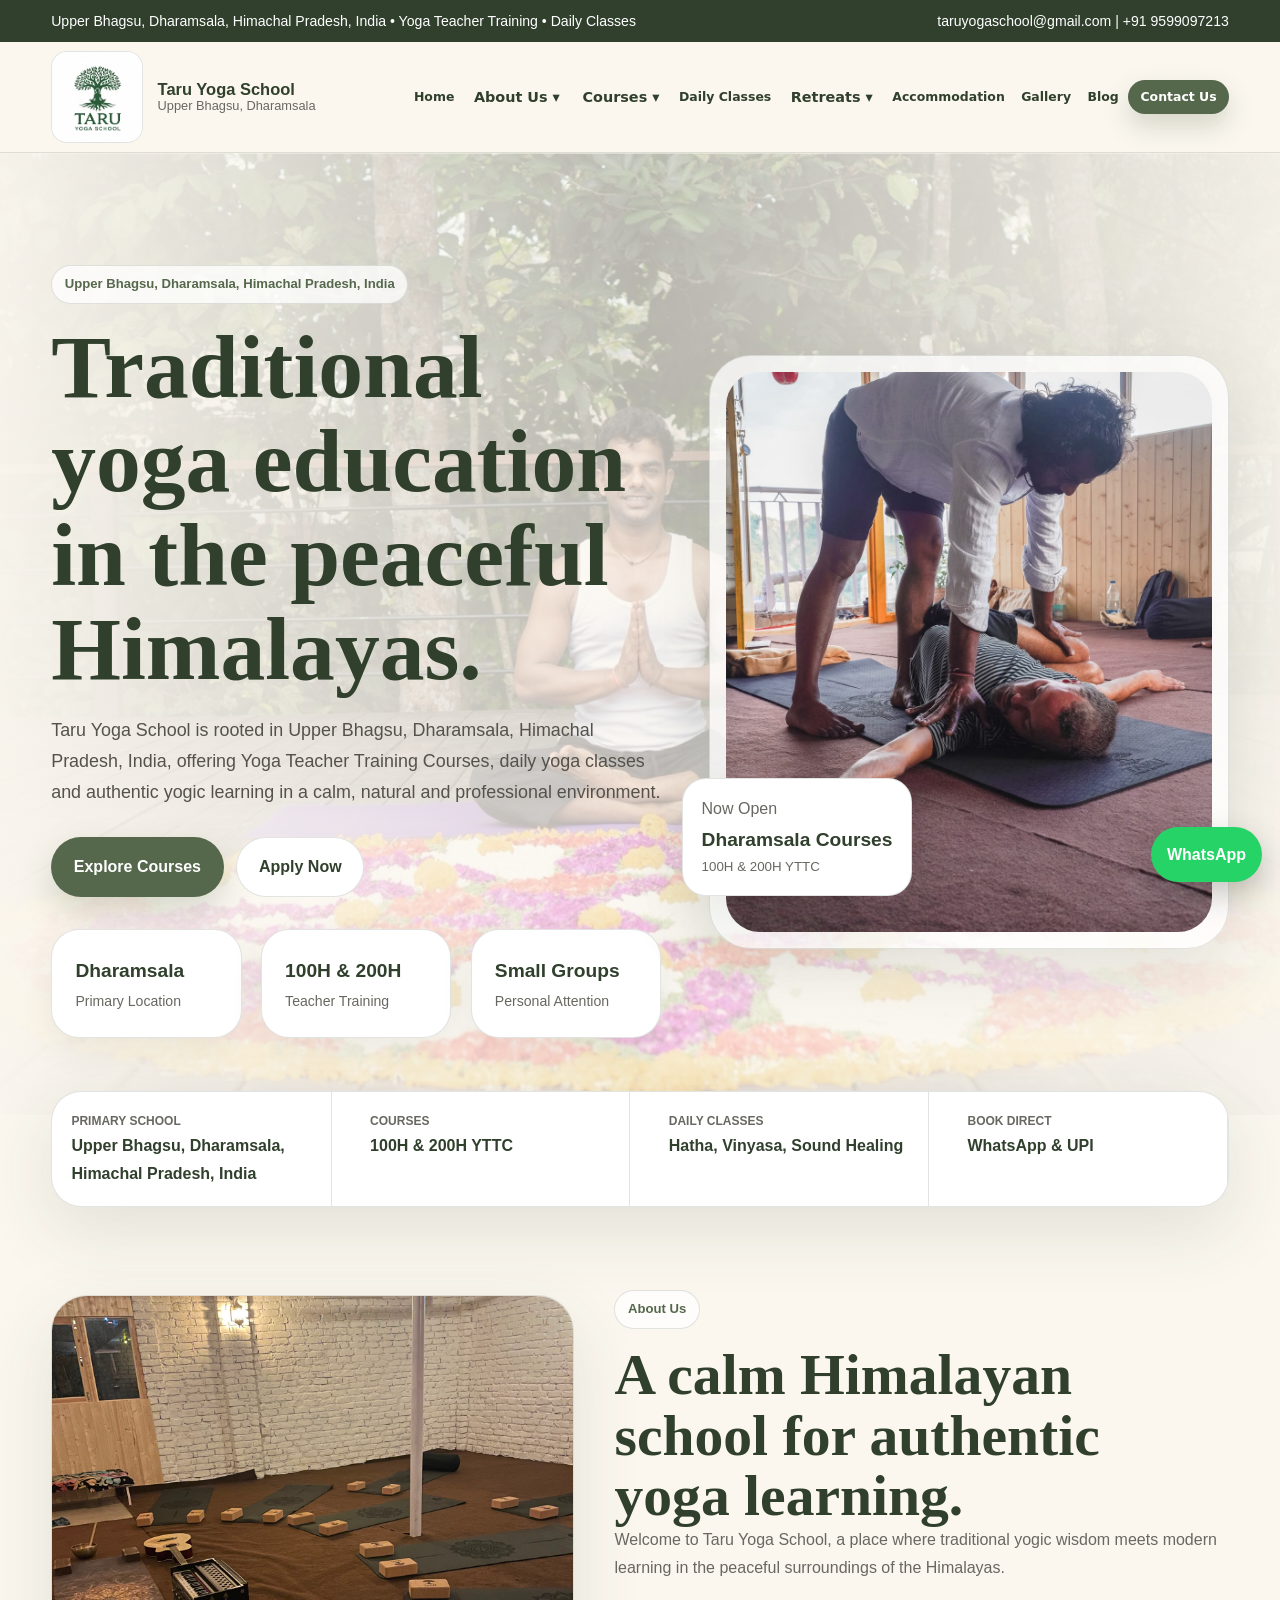
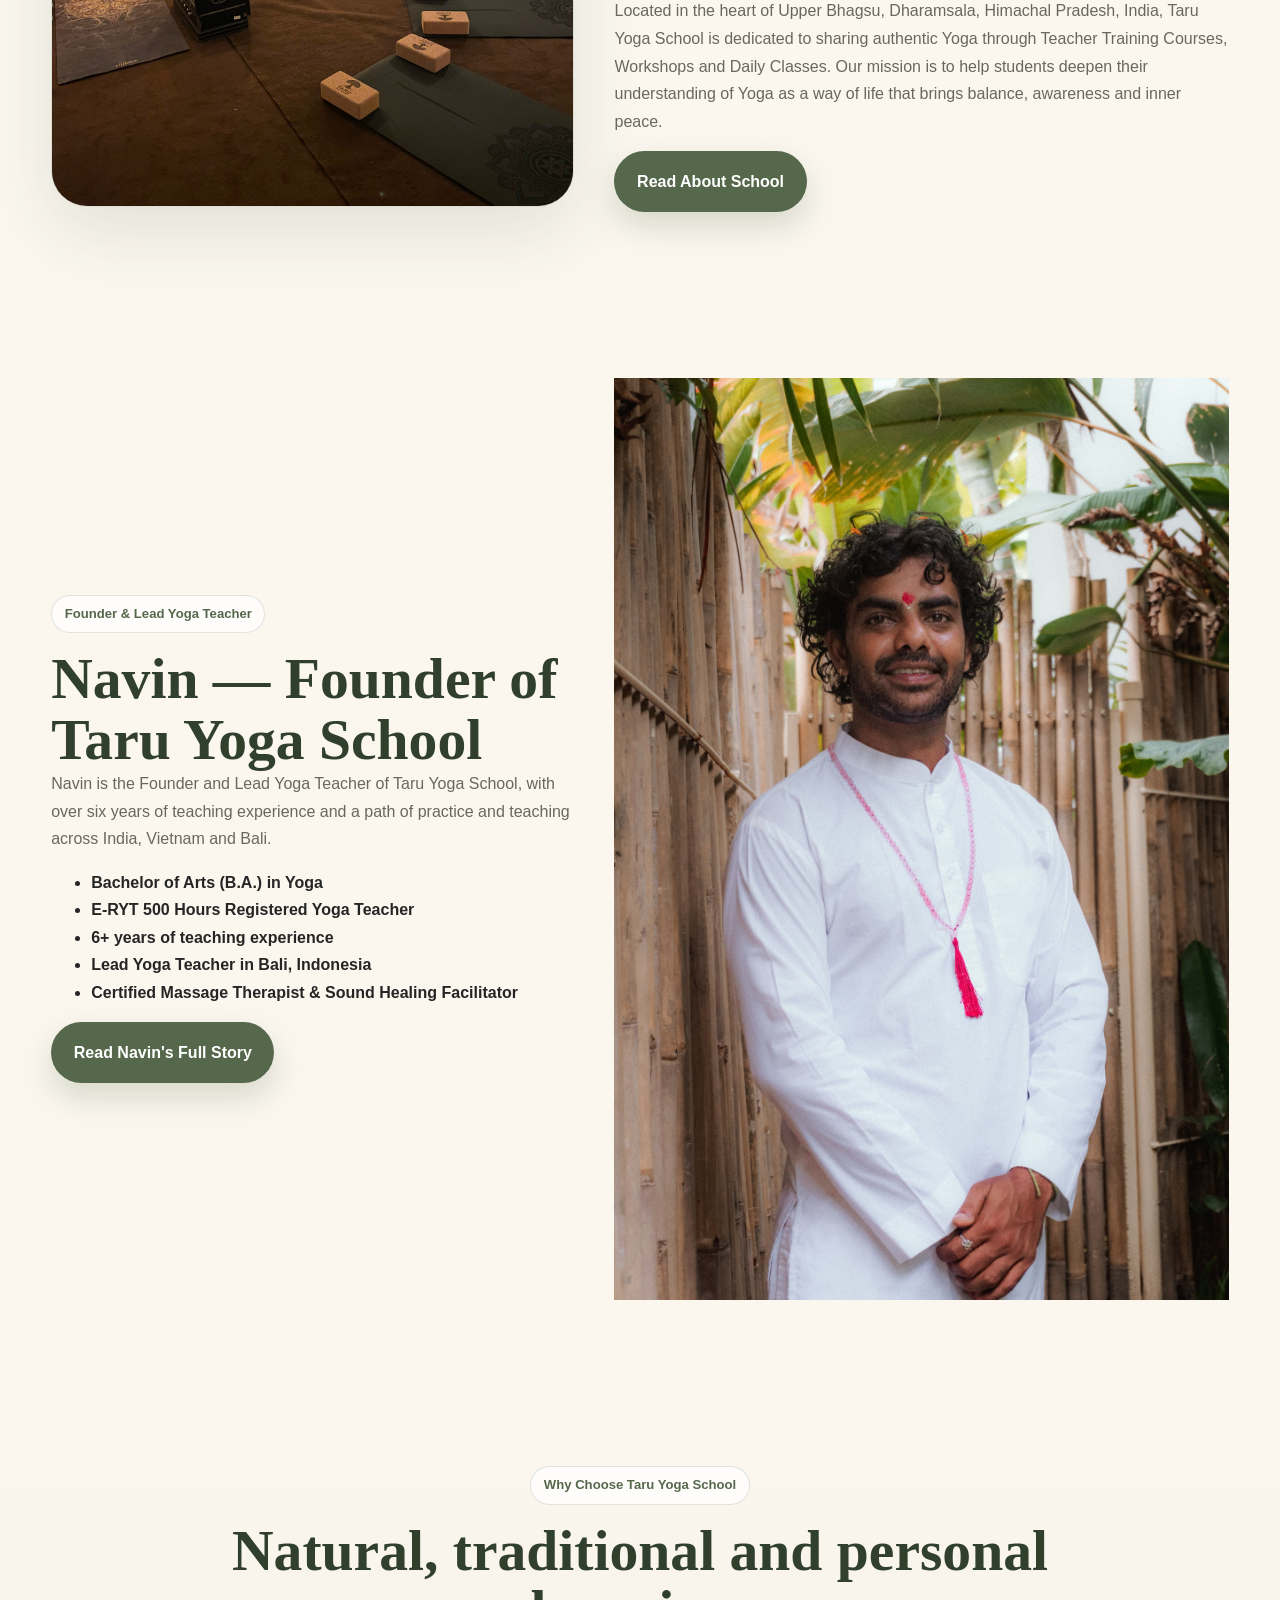
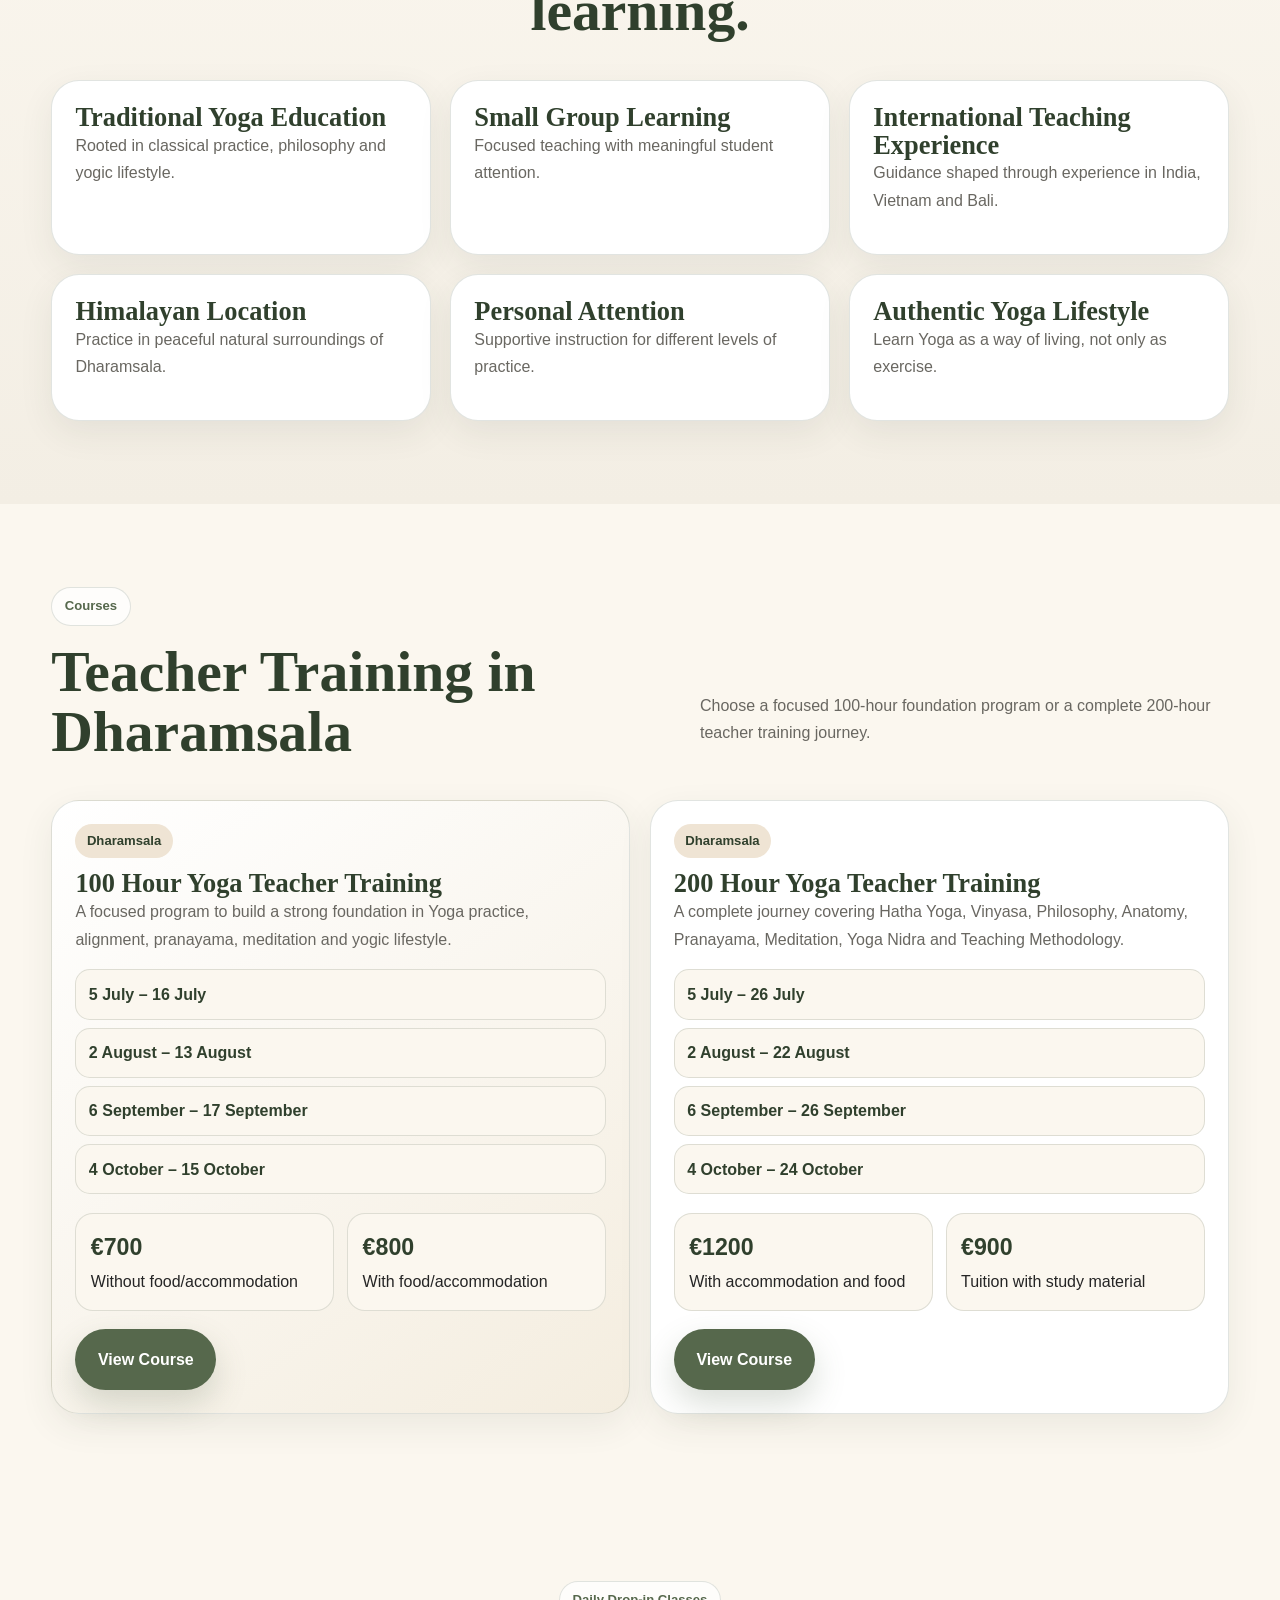
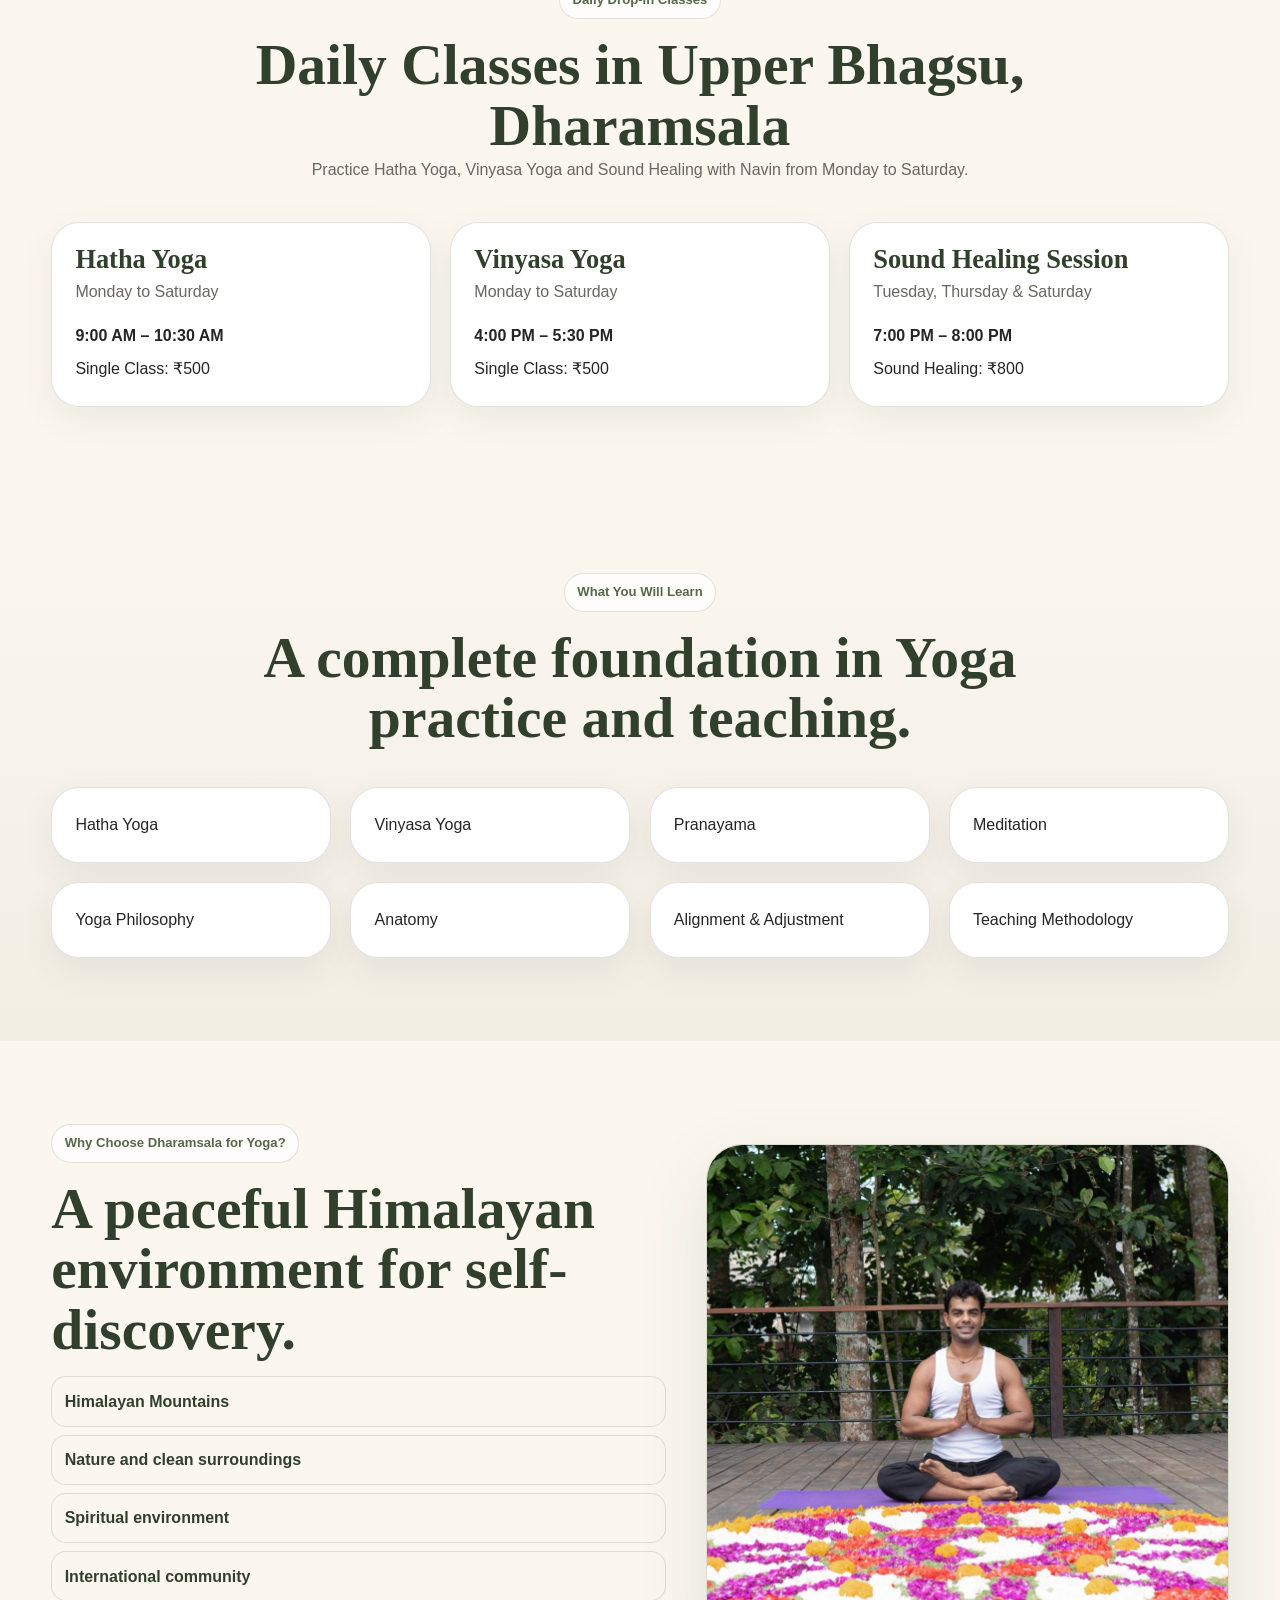
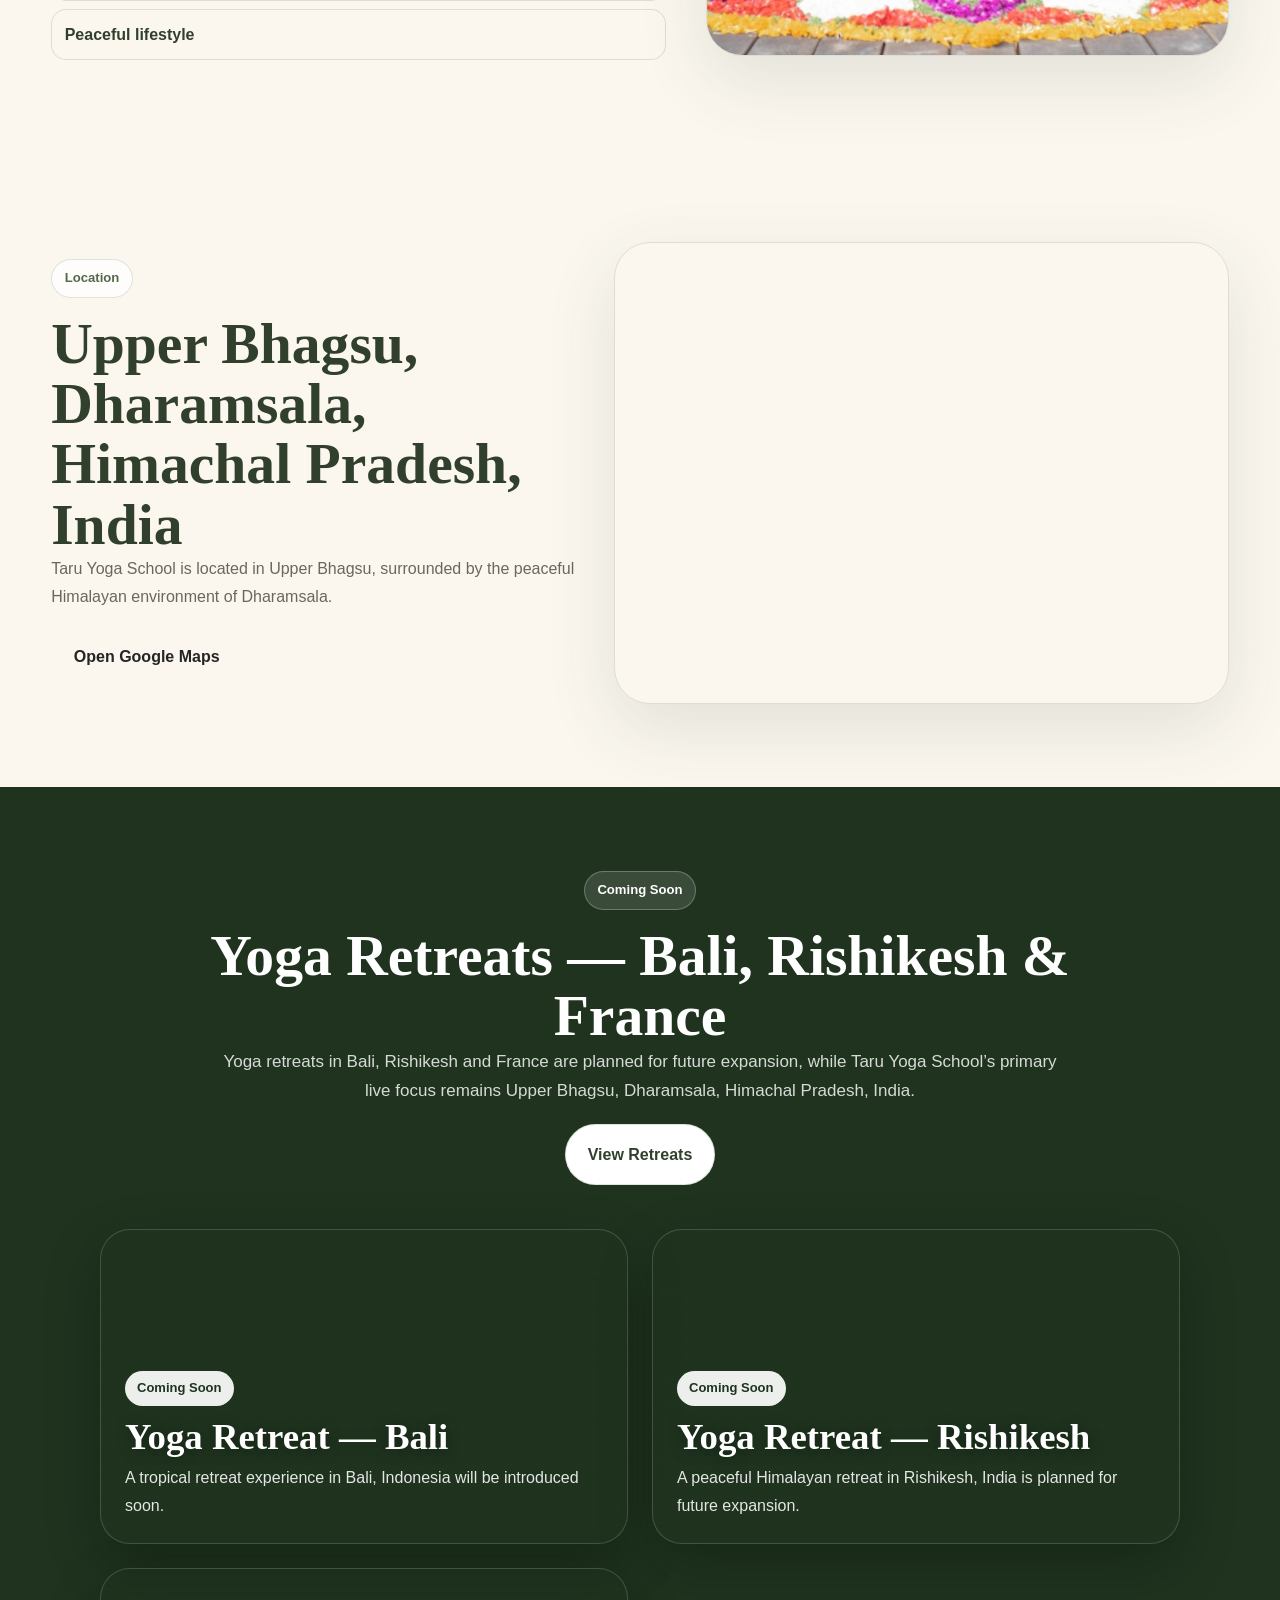
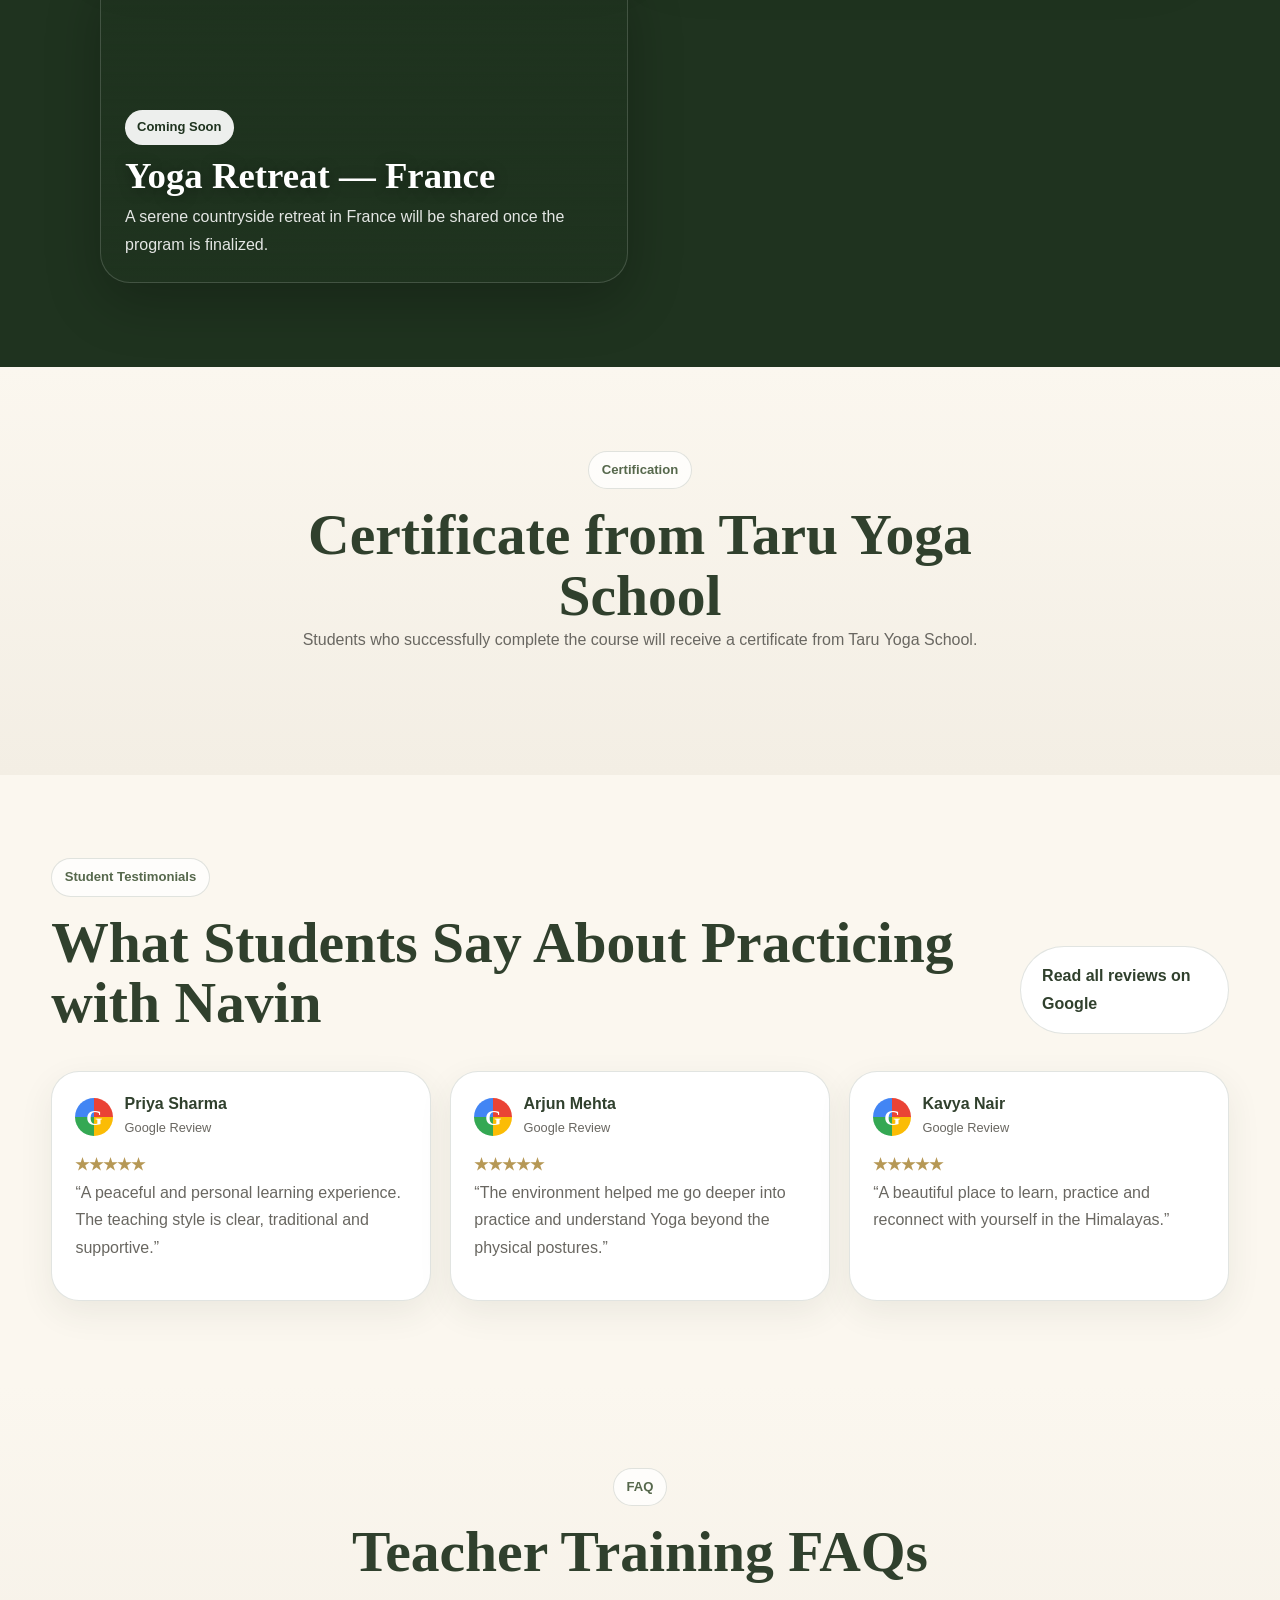
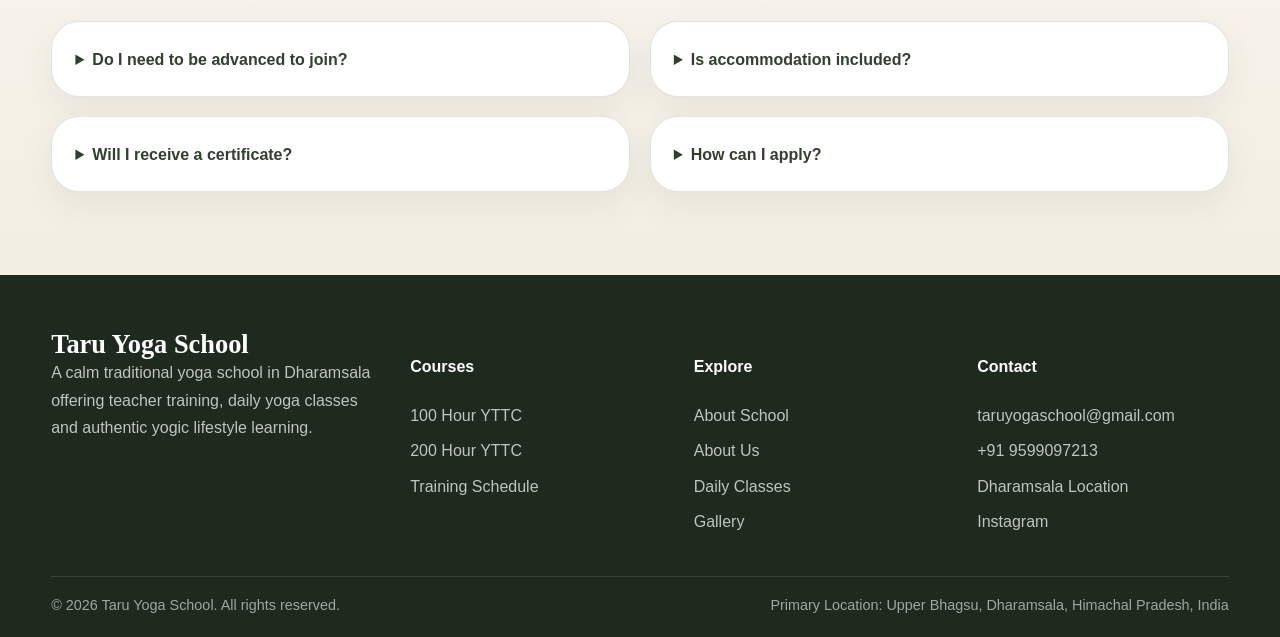
==== commit f7689016: "auto gallary" ====
--- a/index.html
+++ b/index.html
@@ -20,9 +20,30 @@
 
     <nav class="nav-links final-nav-links" id="navLinks" aria-label="Main navigation">
       <a href="index.html">Home</a>
-      <a href="about.html">About Us</a>
-      <a href="courses.html">Courses</a>
+      <div class="nav-item">
+        <a href="about.html" class="nav-top">About Us ▾</a>
+        <div class="nav-submenu">
+          <a href="about.html">About the School</a>
+          <a href="navin.html">Founder — Navin</a>
+        </div>
+      </div>
+      <div class="nav-item">
+        <a href="courses.html" class="nav-top">Courses ▾</a>
+        <div class="nav-submenu">
+          <a href="courses.html#course-100">100 Hour YTTC</a>
+          <a href="courses.html#course-200">200 Hour YTTC</a>
+          <a href="courses.html#schedule">Training Schedule</a>
+        </div>
+      </div>
       <a href="classes.html">Daily Classes</a>
+      <div class="nav-item">
+        <a href="retreats.html" class="nav-top">Retreats ▾</a>
+        <div class="nav-submenu">
+          <a href="retreats.html#bali">Bali — Coming Soon</a>
+          <a href="retreats.html#rishikesh">Rishikesh — Coming Soon</a>
+          <a href="retreats.html#france">France — Coming Soon</a>
+        </div>
+      </div>
       <a href="accommodation.html">Accommodation</a>
       <a href="gallery.html">Gallery</a>
       <a href="blog.html">Blog</a>
@@ -32,21 +53,21 @@
 </header>
 
 
-<main><section class="hero"><div class="container hero-grid"><div><p class="kicker">Upper Bhagsu, Dharamsala, Himachal Pradesh, India • Himalayan Yoga School</p><h1>Traditional yoga education in the peaceful Himalayas.</h1><p class="hero-text">Taru Yoga School is rooted in Upper Bhagsu, Dharamsala, Himachal Pradesh, India, offering Yoga Teacher Training Courses, daily yoga classes and authentic yogic learning in a calm, natural and professional environment.</p><div class="actions"><a class="btn primary" href="courses.html">Explore Courses</a><a class="btn secondary" href="book.html">Apply Now</a></div><div class="stats"><div><strong>Dharamsala</strong><span>Primary Location</span></div><div><strong>100H & 200H</strong><span>Teacher Training</span></div><div><strong>Small Groups</strong><span>Personal Attention</span></div></div></div><div class="media"><img src="assets/images/WhatsApp Image 2026-06-16 at 16.13.20.jpeg" alt="Taru Yoga School Dharamsala"><div class="badge"><span>Now Open</span><strong>Dharamsala Courses</strong><small>100H & 200H YTTC</small></div></div></div></section><section class="quick"><div class="container quick-grid"><div><span>Primary School</span><strong>Upper Bhagsu, Dharamsala, Himachal Pradesh, India</strong></div><div><span>Courses</span><strong>100H & 200H YTTC</strong></div><div><span>Daily Classes</span><strong>Hatha, Vinyasa, Sound Healing</strong></div><div><span>Book Direct</span><strong>WhatsApp & UPI</strong></div></div></section><section class="section"><div class="container split"><div class="frame"><img src="assets/images/WhatsApp Image 2026-06-16 at 16.13.21.jpeg" alt="Yoga learning"></div><div><p class="kicker">About Us</p><h2>A calm Himalayan school for authentic yoga learning.</h2><p>Welcome to Taru Yoga School, a place where traditional yogic wisdom meets modern learning in the peaceful surroundings of the Himalayas.</p><p>Located in the heart of Upper Bhagsu, Dharamsala, Himachal Pradesh, India, Taru Yoga School is dedicated to sharing authentic Yoga through Teacher Training Courses, Workshops and Daily Classes. Our mission is to help students deepen their understanding of Yoga as a way of life that brings balance, awareness and inner peace.</p><a class="btn primary" href="about.html">Read About School</a></div></div></section>
+<main><section class="hero"><div class="container hero-grid"><div><p class="kicker">Upper Bhagsu, Dharamsala, Himachal Pradesh, India</p><h1>Traditional yoga education in the peaceful Himalayas.</h1><p class="hero-text">Taru Yoga School is rooted in Upper Bhagsu, Dharamsala, Himachal Pradesh, India, offering Yoga Teacher Training Courses, daily yoga classes and authentic yogic learning in a calm, natural and professional environment.</p><div class="actions"><a class="btn primary" href="courses.html">Explore Courses</a><a class="btn secondary" href="book.html">Apply Now</a></div><div class="stats"><div><strong>Dharamsala</strong><span>Primary Location</span></div><div><strong>100H & 200H</strong><span>Teacher Training</span></div><div><strong>Small Groups</strong><span>Personal Attention</span></div></div></div><div class="media"><img src="assets/images/WhatsApp Image 2026-06-16 at 16.13.20.jpeg" alt="Taru Yoga School Dharamsala"><div class="badge"><span>Now Open</span><strong>Dharamsala Courses</strong><small>100H & 200H YTTC</small></div></div></div></section><section class="quick"><div class="container quick-grid"><div><span>Primary School</span><strong>Upper Bhagsu, Dharamsala, Himachal Pradesh, India</strong></div><div><span>Courses</span><strong>100H & 200H YTTC</strong></div><div><span>Daily Classes</span><strong>Hatha, Vinyasa, Sound Healing</strong></div><div><span>Book Direct</span><strong>WhatsApp & UPI</strong></div></div></section><section class="section"><div class="container split"><div class="frame"><img src="assets/images/WhatsApp Image 2026-06-16 at 16.13.21.jpeg" alt="Yoga learning"></div><div><p class="kicker">About Us</p><h2>A calm Himalayan school for authentic yoga learning.</h2><p>Welcome to Taru Yoga School, a place where traditional yogic wisdom meets modern learning in the peaceful surroundings of the Himalayas.</p><p>Located in the heart of Upper Bhagsu, Dharamsala, Himachal Pradesh, India, Taru Yoga School is dedicated to sharing authentic Yoga through Teacher Training Courses, Workshops and Daily Classes. Our mission is to help students deepen their understanding of Yoga as a way of life that brings balance, awareness and inner peace.</p><a class="btn primary" href="about.html">Read About School</a></div></div></section>
 <section class="section founder-short-section">
   <div class="container split reverse">
     <div>
-      <p class="kicker">Founder & Teacher Details</p>
+      <p class="kicker">Founder & Lead Yoga Teacher</p>
       <h2>Navin — Founder of Taru Yoga School</h2>
-      <p>Navin is a Yoga graduate from India, completed 200-hour and 300-hour TTC, and has been teaching since 2020 with experience in India, Vietnam and Bali.</p>
+      <p>Navin is the Founder and Lead Yoga Teacher of Taru Yoga School, with over six years of teaching experience and a path of practice and teaching across India, Vietnam and Bali.</p>
       <ul class="clean-list founder-list">
-        <li>Yoga graduate from India</li>
-        <li>200-hour and 300-hour TTC completed</li>
-        <li>Teaching since 2020</li>
-        <li>Experience teaching in India, Vietnam and Bali</li>
-        <li>Founder of Taru Yoga School</li>
+        <li>Bachelor of Arts (B.A.) in Yoga</li>
+        <li>E-RYT 500 Hours Registered Yoga Teacher</li>
+        <li>6+ years of teaching experience</li>
+        <li>Lead Yoga Teacher in Bali, Indonesia</li>
+        <li>Certified Massage Therapist & Sound Healing Facilitator</li>
       </ul>
-      <a class="btn btn-primary" href="about.html">Read About Us</a>
+      <a class="btn primary" href="navin.html">Read Navin's Full Story</a>
     </div>
     <div class="image-frame"><img src="assets/images/WhatsApp Image 2026-06-15 at 13.47.32.jpeg" alt="Navin Founder of Taru Yoga School"></div>
   </div>
@@ -92,35 +113,58 @@
       <p>Taru Yoga School is located in Upper Bhagsu, surrounded by the peaceful Himalayan environment of Dharamsala.</p>
       <a class="btn btn-primary" href="https://maps.app.goo.gl/rHHAJFmL2LprgKFm6" target="_blank" rel="noopener">Open Google Maps</a>
     </div>
-    <div class="image-frame"><img src="assets/images/school-space-practice.jpg" alt="Taru Yoga School Upper Bhagsu Dharamsala"></div>
+    <div class="map-frame">
+      <iframe title="Taru Yoga School location on Google Maps" src="https://maps.google.com/maps?q=Taru%20Yoga%20School%20Upper%20Bhagsu%20Dharamsala&output=embed" loading="lazy" referrerpolicy="no-referrer-when-downgrade" allowfullscreen></iframe>
+    </div>
   </div>
 </section>
-<section class="section coming-soon-section" style="background:#1f331f; color:#ffffff; padding:84px 0;">
+<section id="retreats" class="section coming-soon-section" style="background:#1f331f; color:#ffffff; padding:84px 0;">
   <div class="container">
     <div class="center" style="text-align:center; max-width:860px; margin:0 auto 44px;">
       <p class="kicker" style="background:rgba(255,255,255,0.12); color:#ffffff; border:1px solid rgba(255,255,255,0.25);">Coming Soon</p>
-      <h2 style="color:#ffffff;">Future international yoga programs and retreats</h2>
+      <h2 style="color:#ffffff;">Yoga Retreats — Bali, Rishikesh &amp; France</h2>
       <p style="color:rgba(255,255,255,0.82); font-size:17px;">
-        Sri Lanka and France retreat programs are planned for future expansion while Taru Yoga School’s primary live focus remains Upper Bhagsu, Dharamsala, Himachal Pradesh, India.
+        Yoga retreats in Bali, Rishikesh and France are planned for future expansion, while Taru Yoga School’s primary live focus remains Upper Bhagsu, Dharamsala, Himachal Pradesh, India.
       </p>
+      <div class="actions" style="justify-content:center; margin-top:1.2rem"><a class="btn secondary" href="retreats.html">View Retreats</a></div>
     </div>
     <div class="coming-picture-grid">
-      <div class="coming-picture-card" style="background-image:linear-gradient(180deg,rgba(31,51,31,0.05),rgba(31,51,31,0.78)), url('assets/images/yoga-partner-beach.jpg');">
-        <div><span>Coming Soon</span><h3>100 Hour Yoga Teacher Training – Sri Lanka</h3><p>Upcoming Sri Lanka teacher training program details will be announced soon.</p></div>
+      <div class="coming-picture-card" style="background-image:linear-gradient(180deg,rgba(31,51,31,0.05),rgba(31,51,31,0.78)), url('https://images.unsplash.com/photo-1540206395-68808572332f?w=1200&q=80&auto=format&fit=crop');">
+        <div><span>Coming Soon</span><h3>Yoga Retreat — Bali</h3><p>A tropical retreat experience in Bali, Indonesia will be introduced soon.</p></div>
       </div>
-      <div class="coming-picture-card" style="background-image:linear-gradient(180deg,rgba(31,51,31,0.05),rgba(31,51,31,0.78)), url('assets/images/yoga-partner-beach.jpg');">
-        <div><span>Coming Soon</span><h3>200 Hour Yoga Teacher Training – Sri Lanka</h3><p>A complete Sri Lanka YTTC experience is planned for future expansion.</p></div>
+      <div class="coming-picture-card" style="background-image:linear-gradient(180deg,rgba(31,51,31,0.05),rgba(31,51,31,0.78)), url('https://images.unsplash.com/photo-1545389336-cf090694435e?w=1200&q=80&auto=format&fit=crop');">
+        <div><span>Coming Soon</span><h3>Yoga Retreat — Rishikesh</h3><p>A peaceful Himalayan retreat in Rishikesh, India is planned for future expansion.</p></div>
       </div>
-      <div class="coming-picture-card" style="background-image:linear-gradient(180deg,rgba(31,51,31,0.05),rgba(31,51,31,0.78)), url('assets/images/handstand-beach.jpg');">
-        <div><span>Coming Soon</span><h3>Yoga Retreats – Sri Lanka</h3><p>A peaceful retreat experience in Sri Lanka will be introduced soon.</p></div>
-      </div>
-      <div class="coming-picture-card" style="background-image:linear-gradient(180deg,rgba(31,51,31,0.05),rgba(31,51,31,0.78)), url('assets/images/hatha-yoga-practice.jpg');">
-        <div><span>Coming Soon</span><h3>Yoga Retreats – France</h3><p>France retreat details will be shared once the program is finalized.</p></div>
+      <div class="coming-picture-card" style="background-image:linear-gradient(180deg,rgba(31,51,31,0.05),rgba(31,51,31,0.78)), url('https://images.unsplash.com/photo-1499002238440-d264edd596ec?w=1200&q=80&auto=format&fit=crop');">
+        <div><span>Coming Soon</span><h3>Yoga Retreat — France</h3><p>A serene countryside retreat in France will be shared once the program is finalized.</p></div>
       </div>
     </div>
   </div>
 </section>
 
-<section class="section soft"><div class="container center"><p class="kicker">Certification</p><h2>Certificate from Taru Yoga School</h2><p>Students who successfully complete the course will receive a certificate from Taru Yoga School.</p></div></section><section class="section"><div class="container head"><div><p class="kicker">Student Testimonials</p><h2>What Students Say About Practicing with Navin</h2></div></div><div class="container grid3"><div class="review"><div class="stars">★★★★★</div><p>“A peaceful and personal learning experience. The teaching style is clear, traditional and supportive.”</p><strong>Student Review</strong></div><div class="review"><div class="stars">★★★★★</div><p>“The environment helped me go deeper into practice and understand Yoga beyond the physical postures.”</p><strong>Student Review</strong></div><div class="review"><div class="stars">★★★★★</div><p>“A beautiful place to learn, practice and reconnect with yourself in the Himalayas.”</p><strong>Student Review</strong></div></div></section><section class="section soft"><div class="container center"><p class="kicker">FAQ</p><h2>Teacher Training FAQs</h2></div><div class="container grid2"><details class="faq"><summary>Do I need to be advanced to join?</summary><p>No. Students with sincere interest and regular practice can join.</p></details><details class="faq"><summary>Is accommodation included?</summary><p>Both without-accommodation and with-accommodation options are available depending on course.</p></details><details class="faq"><summary>Will I receive a certificate?</summary><p>Yes. Students who successfully complete the course will receive a certificate from Taru Yoga School.</p></details><details class="faq"><summary>How can I apply?</summary><p>You can apply through the Apply Now form or WhatsApp.</p></details></div></section></main><a class="whatsapp" href="https://wa.me/919599097213" target="_blank">WhatsApp</a><footer class="footer"><div class="container footer-grid"><div><h3>Taru Yoga School</h3><p>A calm traditional yoga school in Dharamsala offering teacher training, daily yoga classes and authentic yogic lifestyle learning.</p></div><div><h4>Courses</h4><a href="courses.html#course-100">100 Hour YTTC</a><a href="courses.html#course-200">200 Hour YTTC</a><a href="courses.html#schedule">Training Schedule</a></div><div><h4>Explore</h4><a href="about.html">About School</a><a href="navin.html">About Us</a><a href="classes.html">Daily Classes</a><a href="gallery.html">Gallery</a></div><div><h4>Contact</h4><a href="mailto:taruyogaschool@gmail.com">taruyogaschool@gmail.com</a><a href="tel:+919599097213">+91 9599097213</a><a href="https://maps.app.goo.gl/rHHAJFmL2LprgKFm6" target="_blank">Dharamsala Location</a><a href="https://www.instagram.com/" target="_blank">Instagram</a></div></div><div class="container" style="margin-top:1.4rem; font-size:.86rem; color:rgba(255,255,255,.68);">
+<section class="section soft"><div class="container center"><p class="kicker">Certification</p><h2>Certificate from Taru Yoga School</h2><p>Students who successfully complete the course will receive a certificate from Taru Yoga School.</p></div></section><section class="section"><div class="container head"><div><p class="kicker">Student Testimonials</p><h2>What Students Say About Practicing with Navin</h2></div><a class="btn secondary" href="https://maps.app.goo.gl/rHHAJFmL2LprgKFm6" target="_blank" rel="noopener">Read all reviews on Google</a></div>
+<!-- ============================================================
+     GOOGLE REVIEWS — EDIT HERE
+     Replace the reviewer names and the quoted text in each card
+     below with your real Google reviews. Keep one .review.google-review
+     block per review. Add or remove cards as needed.
+     ============================================================ -->
+<div class="container grid3">
+  <div class="review google-review">
+    <div class="g-head"><span class="g-logo" aria-hidden="true">G</span><div class="g-meta"><strong>Priya Sharma</strong><small>Google Review</small></div></div>
+    <div class="stars">★★★★★</div>
+    <p>“A peaceful and personal learning experience. The teaching style is clear, traditional and supportive.”</p>
+  </div>
+  <div class="review google-review">
+    <div class="g-head"><span class="g-logo" aria-hidden="true">G</span><div class="g-meta"><strong>Arjun Mehta</strong><small>Google Review</small></div></div>
+    <div class="stars">★★★★★</div>
+    <p>“The environment helped me go deeper into practice and understand Yoga beyond the physical postures.”</p>
+  </div>
+  <div class="review google-review">
+    <div class="g-head"><span class="g-logo" aria-hidden="true">G</span><div class="g-meta"><strong>Kavya Nair</strong><small>Google Review</small></div></div>
+    <div class="stars">★★★★★</div>
+    <p>“A beautiful place to learn, practice and reconnect with yourself in the Himalayas.”</p>
+  </div>
+</div></section><section class="section soft"><div class="container center"><p class="kicker">FAQ</p><h2>Teacher Training FAQs</h2></div><div class="container grid2"><details class="faq"><summary>Do I need to be advanced to join?</summary><p>No. Students with sincere interest and regular practice can join.</p></details><details class="faq"><summary>Is accommodation included?</summary><p>Both without-accommodation and with-accommodation options are available depending on course.</p></details><details class="faq"><summary>Will I receive a certificate?</summary><p>Yes. Students who successfully complete the course will receive a certificate from Taru Yoga School.</p></details><details class="faq"><summary>How can I apply?</summary><p>You can apply through the Apply Now form or WhatsApp.</p></details></div></section></main><a class="whatsapp" href="https://wa.me/919599097213" target="_blank">WhatsApp</a><footer class="footer"><div class="container footer-grid"><div><h3>Taru Yoga School</h3><p>A calm traditional yoga school in Dharamsala offering teacher training, daily yoga classes and authentic yogic lifestyle learning.</p></div><div><h4>Courses</h4><a href="courses.html#course-100">100 Hour YTTC</a><a href="courses.html#course-200">200 Hour YTTC</a><a href="courses.html#schedule">Training Schedule</a></div><div><h4>Explore</h4><a href="about.html">About School</a><a href="navin.html">About Us</a><a href="classes.html">Daily Classes</a><a href="gallery.html">Gallery</a></div><div><h4>Contact</h4><a href="mailto:taruyogaschool@gmail.com">taruyogaschool@gmail.com</a><a href="tel:+919599097213">+91 9599097213</a><a href="https://maps.app.goo.gl/rHHAJFmL2LprgKFm6" target="_blank">Dharamsala Location</a><a href="https://www.instagram.com/taruyogaschool?igsh=M3BpM2loeDV1N2Ju&utm_source=qr" target="_blank">Instagram</a></div></div><div class="container" style="margin-top:1.4rem; font-size:.86rem; color:rgba(255,255,255,.68);">
 </div>
   <div class="container footer-bottom"><span>© 2026 Taru Yoga School. All rights reserved.</span><span>Primary Location: Upper Bhagsu, Dharamsala, Himachal Pradesh, India</span></div></footer><script src="assets/js/script.js"></script></body></html>
--- a/assets/css/style.css
+++ b/assets/css/style.css
@@ -674,13 +674,99 @@
   font-weight: 700 !important;
 }
 
+.gallery-filters {
+  display: flex;
+  flex-wrap: wrap;
+  justify-content: center;
+  gap: 0.6rem;
+  margin: 1.5rem auto 1rem;
+  max-width: 980px;
+}
+
+.gallery-filter {
+  border: 1px solid rgba(48, 64, 45, .18);
+  background: #fff;
+  color: var(--deep);
+  padding: 0.65rem 1rem;
+  border-radius: 999px;
+  font-size: 0.92rem;
+  font-weight: 700;
+  cursor: pointer;
+  transition: background 0.2s ease, color 0.2s ease, transform 0.2s ease, border-color 0.2s ease;
+}
+
+.gallery-filter:hover,
+.gallery-filter.active {
+  background: var(--sage);
+  color: #fff;
+  border-color: var(--sage);
+  transform: translateY(-1px);
+}
+
+.gallery-tabs {
+  display: flex;
+  flex-direction: column;
+  gap: 2rem;
+}
+
 .gallery-block {
-  margin-bottom: 3rem !important;
+  margin-bottom: 2.5rem !important;
+  transition: opacity 0.35s ease, transform 0.35s ease;
+}
+
+.gallery-block.hidden {
+  display: none !important;
+  opacity: 0;
+  transform: translateY(1rem);
 }
 
 .gallery-block h3 {
-  font-size: 2rem !important;
+  font-size: 1.8rem !important;
   margin-bottom: 1rem !important;
+}
+
+.gallery-grid {
+  display: flex;
+  flex-wrap: wrap;
+  gap: 0.8rem;
+}
+
+.gallery-grid img {
+  height: 260px;
+  width: auto;
+  flex: 1 1 auto;
+  min-width: 180px;
+  max-width: 100%;
+  object-fit: cover;
+  border-radius: 18px;
+  box-shadow: 0 12px 34px rgba(48, 64, 45, .08);
+  transition: transform 0.25s ease;
+}
+
+.gallery-grid img:hover {
+  transform: translateY(-2px) scale(1.01);
+}
+
+@media (max-width: 900px) {
+  .gallery-grid img {
+    height: 220px;
+  }
+}
+
+@media (max-width: 700px) {
+  .gallery-filters {
+    justify-content: center;
+    gap: 0.4rem;
+  }
+
+  .gallery-grid {
+    gap: 0.5rem;
+  }
+
+  .gallery-grid img {
+    height: 170px;
+    min-width: 130px;
+  }
 }
 
 @media (max-width: 1280px) and (min-width: 1101px) {
@@ -738,3 +824,354 @@
     flex-basis: 54px !important;
   }
 }
+
+
+/* ===== NAV DROPDOWN MENUS (v3) ===== */
+.final-nav-links .nav-item {
+  position: relative;
+  display: inline-flex;
+  align-items: center;
+}
+
+.final-nav-links .nav-item > .nav-top {
+  font-family: Poppins, system-ui, sans-serif !important;
+  font-size: 0.9rem !important;
+  font-weight: 700 !important;
+  line-height: 1 !important;
+  white-space: nowrap !important;
+  padding: 0.65rem 0.62rem !important;
+  border-radius: 999px !important;
+  color: #30402d !important;
+  background: transparent !important;
+  cursor: pointer;
+}
+
+.final-nav-links .nav-item > .nav-top:hover {
+  background: #fff !important;
+}
+
+.final-nav-links .nav-submenu {
+  display: none;
+  position: absolute;
+  top: 100%;
+  left: 0;
+  min-width: 240px;
+  background: #fff;
+  border: 1px solid var(--line);
+  box-shadow: var(--shadow);
+  border-radius: 18px;
+  padding: 0.5rem;
+  z-index: 120;
+}
+
+.final-nav-links .nav-submenu a {
+  display: block !important;
+  width: 100%;
+  white-space: nowrap;
+  padding: 0.6rem 0.8rem !important;
+  border-radius: 12px;
+  font-size: 0.88rem !important;
+  font-weight: 600 !important;
+  color: #30402d !important;
+  background: transparent !important;
+}
+
+.final-nav-links .nav-submenu a:hover {
+  background: var(--soft) !important;
+}
+
+.final-nav-links .nav-item:hover .nav-submenu {
+  display: block;
+}
+
+/* FIX: "Contact Us" button turned white-on-white on hover */
+.final-nav-links .final-book-btn:hover,
+.final-nav-links a.final-book-btn:hover {
+  background: #3f4f37 !important;
+  color: #fff !important;
+}
+
+@media (max-width: 1100px) {
+  .final-nav-links .nav-item {
+    display: block;
+    width: 100%;
+  }
+
+  .final-nav-links .nav-item > .nav-top {
+    width: 100% !important;
+    text-align: left !important;
+    background: #fbf7ef !important;
+    border-radius: 14px !important;
+    margin-bottom: 0.35rem !important;
+  }
+
+  .final-nav-links .nav-submenu {
+    display: block;
+    position: static;
+    box-shadow: none;
+    border: 0;
+    min-width: auto;
+    padding: 0 0 0.4rem 0.7rem;
+    background: transparent;
+  }
+
+  .final-nav-links .nav-submenu a {
+    background: #fff !important;
+    border: 1px solid var(--line);
+    margin-bottom: 0.3rem;
+  }
+}
+
+/* Founder quote + full story */
+.quote {
+  font-family: 'Cormorant Garamond', serif;
+  font-size: 1.5rem;
+  font-style: italic;
+  color: var(--deep);
+  line-height: 1.3;
+  margin: 1rem 0 1.4rem;
+}
+
+.section-dark .quote {
+  color: #fff;
+}
+
+.founder-story {
+  max-width: 880px;
+  margin: 0 auto;
+}
+
+.founder-story p {
+  font-size: 1.05rem;
+  color: #4a473f;
+}
+
+.founder-qualifications {
+  max-width: 760px;
+  margin: 1.5rem auto 0;
+}
+
+/* Embedded Google Map */
+.map-frame {
+  border-radius: 36px;
+  overflow: hidden;
+  border: 1px solid var(--line);
+  box-shadow: var(--shadow);
+}
+
+.map-frame iframe {
+  width: 100%;
+  height: 460px;
+  border: 0;
+  display: block;
+}
+
+/* Google review cards */
+.google-review .g-head {
+  display: flex;
+  align-items: center;
+  gap: 0.7rem;
+  margin-bottom: 0.7rem;
+}
+
+.google-review .g-logo {
+  width: 38px;
+  height: 38px;
+  flex: 0 0 38px;
+  border-radius: 50%;
+  display: inline-flex;
+  align-items: center;
+  justify-content: center;
+  font-family: 'Cormorant Garamond', serif;
+  font-weight: 800;
+  font-size: 1.3rem;
+  color: #fff;
+  background: conic-gradient(#ea4335 0 25%, #fbbc05 0 50%, #34a853 0 75%, #4285f4 0 100%);
+}
+
+.google-review .g-meta strong {
+  display: block;
+  color: var(--deep);
+  font-weight: 700;
+  line-height: 1.1;
+}
+
+.google-review .g-meta small {
+  color: var(--mut);
+  font-size: 0.8rem;
+}
+
+/* Retreats page */
+.retreat-list {
+  display: grid;
+  gap: 1.8rem;
+}
+
+.retreat-card {
+  display: grid;
+  grid-template-columns: 0.9fr 1.1fr;
+  gap: 0;
+  background: #fff;
+  border: 1px solid var(--line);
+  border-radius: var(--r);
+  overflow: hidden;
+  box-shadow: 0 12px 34px rgba(48, 64, 45, .08);
+}
+
+.retreat-card:nth-child(even) .retreat-photo {
+  order: 2;
+}
+
+.retreat-photo {
+  position: relative;
+  min-height: 320px;
+  background-size: cover;
+  background-position: center;
+}
+
+.retreat-tag {
+  position: absolute;
+  top: 16px;
+  left: 16px;
+  background: rgba(255, 255, 255, .92);
+  color: #1f331f;
+  border-radius: 999px;
+  padding: 6px 12px;
+  font-size: 13px;
+  font-weight: 800;
+}
+
+.retreat-body {
+  padding: 2rem;
+  display: flex;
+  flex-direction: column;
+  justify-content: center;
+  align-items: flex-start;
+}
+
+@media (max-width: 820px) {
+  .retreat-card {
+    grid-template-columns: 1fr;
+  }
+
+  .retreat-card:nth-child(even) .retreat-photo {
+    order: 0;
+  }
+
+  .retreat-photo {
+    min-height: 240px;
+  }
+}
+
+
+/* ===== LOGO ZOOM ===== */
+.final-header,
+.header.final-header {
+  min-height: 100px !important;
+}
+
+.final-nav,
+.nav.final-nav {
+  min-height: 100px !important;
+}
+
+.final-logo img,
+.logo.final-logo img {
+  width: 92px !important;
+  height: 92px !important;
+  flex: 0 0 92px !important;
+  object-fit: cover !important;
+  object-position: center !important;
+  border-radius: 16px !important;
+  padding: 0 !important;
+}
+
+@media (max-width: 1100px) {
+  .final-nav,
+  .nav.final-nav {
+    min-height: 84px !important;
+  }
+  .final-nav-links,
+  .nav-links.final-nav-links {
+    inset: 100px 0 auto 0 !important;
+  }
+}
+
+@media (max-width: 700px) {
+  .final-header,
+  .header.final-header,
+  .final-nav,
+  .nav.final-nav {
+    min-height: 76px !important;
+  }
+  .final-logo img,
+  .logo.final-logo img {
+    width: 64px !important;
+    height: 64px !important;
+    flex-basis: 64px !important;
+  }
+}
+
+
+/* ===== FIX: hyphenated grid utilities (grid-2 / grid-3) were never defined ===== */
+.grid-2,
+.grid-3 {
+  display: grid;
+  gap: 1.2rem;
+  align-items: stretch;
+}
+
+.grid-2 {
+  grid-template-columns: repeat(2, 1fr);
+}
+
+.grid-3 {
+  grid-template-columns: repeat(3, 1fr);
+}
+
+/* Daily-classes cards (home page) need full card styling */
+.class-card,
+.daily-home-card {
+  background: #fff;
+  border: 1px solid var(--line);
+  border-radius: var(--r);
+  padding: 1.45rem;
+  box-shadow: 0 12px 34px rgba(48, 64, 45, .08);
+}
+
+.daily-home-card h3 {
+  margin-bottom: 0.25rem;
+}
+
+@media (max-width: 1100px) {
+  .grid-3 {
+    grid-template-columns: repeat(2, 1fr);
+  }
+}
+
+@media (max-width: 700px) {
+  .grid-2,
+  .grid-3 {
+    grid-template-columns: 1fr;
+  }
+}
+
+
+/* ===== FIX: founder (Navin) gallery photos were cropped — show full portraits ===== */
+.gallery-block[data-category="navin"] .gallery-grid {
+  justify-content: center;
+}
+
+.gallery-block[data-category="navin"] .gallery-grid img {
+  height: 360px;
+  width: auto;
+  flex: 0 0 auto;
+  max-width: 100%;
+  object-fit: contain;
+}
+
+@media (max-width: 700px) {
+  .gallery-block[data-category="navin"] .gallery-grid img {
+    height: 260px;
+  }
+}
